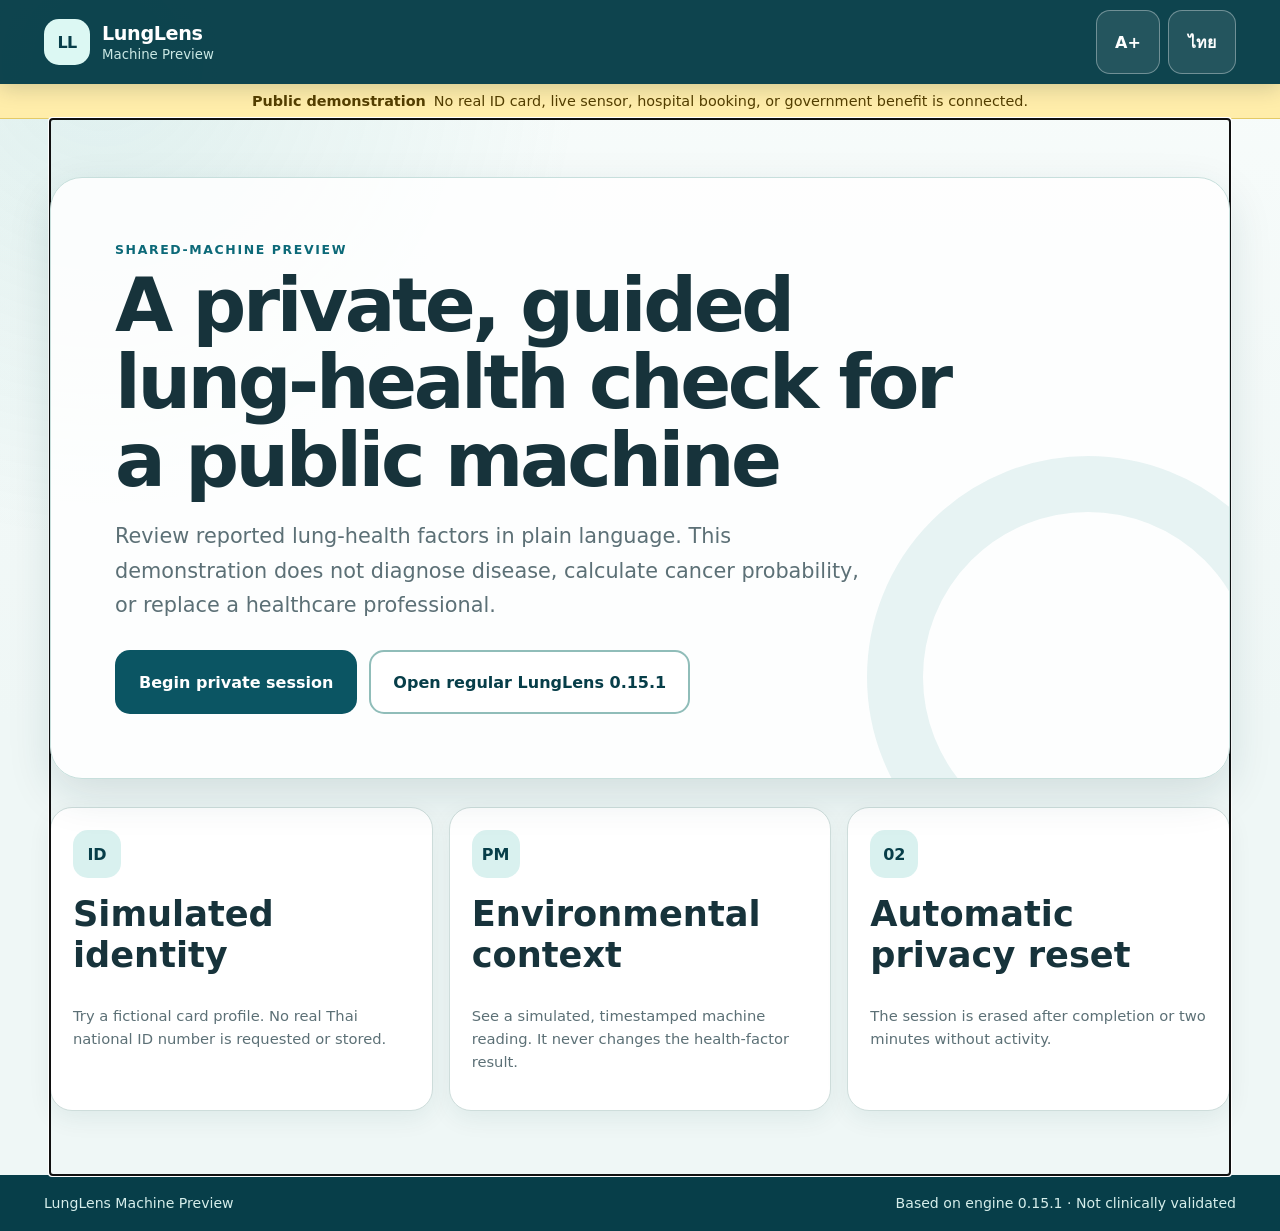
==== machinever/index.html @ 68715c85 "Add LungLens machine preview" ====
<!doctype html>
<html lang="en">
<head>
  <meta charset="utf-8">
  <meta name="viewport" content="width=device-width, initial-scale=1, viewport-fit=cover">
  <meta name="theme-color" content="#0b5563">
  <meta name="robots" content="noindex, nofollow">
  <meta name="description" content="A bilingual demonstration of a shared-machine LungLens journey. No real identity, hospital booking, or government benefit is connected.">
  <title>LungLens Machine Preview</title>
  <link rel="stylesheet" href="styles.css?v=0.1.0">
</head>
<body>
  <a class="skip-link" href="#machine-main">Skip to main content</a>

  <header class="machine-header">
    <a class="brand" href="#welcome" aria-label="LungLens Machine Preview home">
      <span class="brand-mark" aria-hidden="true">LL</span>
      <span>
        <strong>LungLens</strong>
        <small id="brand-subtitle">Machine Preview</small>
      </span>
    </a>
    <div class="header-actions">
      <button id="text-toggle" class="header-button" type="button" aria-pressed="false">A+</button>
      <button id="language-toggle" class="header-button language-button" type="button" aria-label="เปลี่ยนเป็นภาษาไทย">ไทย</button>
    </div>
  </header>

  <div id="prototype-strip" class="prototype-strip" role="status">
    <strong>Public demonstration</strong>
    <span>No real ID card, live sensor, hospital booking, or government benefit is connected.</span>
  </div>

  <main id="machine-main" tabindex="-1"></main>

  <footer class="machine-footer">
    <span>LungLens Machine Preview</span>
    <span>Based on engine 0.15.1 · Not clinically validated</span>
  </footer>

  <div id="toast" class="toast" role="status" aria-live="polite" hidden></div>

  <div id="timeout-modal" class="modal-backdrop" hidden>
    <section class="timeout-dialog" role="alertdialog" aria-modal="true" aria-labelledby="timeout-title" aria-describedby="timeout-description">
      <div class="timer-ring" aria-hidden="true"><span id="timeout-seconds">30</span></div>
      <h2 id="timeout-title">Still using this machine?</h2>
      <p id="timeout-description">For privacy, this session will be erased from this shared machine unless you continue.</p>
      <button id="continue-session" class="button primary wide" type="button">Continue session</button>
      <button id="end-session-now" class="button quiet wide" type="button">Erase now</button>
    </section>
  </div>

  <script defer src="../js/data.js?v=0.15.1"></script>
  <script defer src="../js/engine.js?v=0.15.1"></script>
  <script defer src="../js/validation.js?v=0.15.1"></script>
  <script defer src="../js/i18n.js?v=0.15.1"></script>
  <script defer src="model.js?v=0.1.0"></script>
  <script defer src="app.js?v=0.1.0"></script>
</body>
</html>
---- machinever/styles.css ----
:root {
  --ink: #17333b;
  --muted: #5c7076;
  --paper: #ffffff;
  --canvas: #eff7f6;
  --teal-900: #073e49;
  --teal-800: #0b5563;
  --teal-700: #0c6978;
  --teal-100: #d9f1ef;
  --teal-050: #edf9f7;
  --green: #187a50;
  --green-bg: #e5f6ec;
  --yellow: #8a6400;
  --yellow-bg: #fff5cf;
  --review-red: #a93b38;
  --review-bg: #fdebea;
  --emergency: #711c23;
  --emergency-dark: #2d1013;
  --border: #cedddb;
  --shadow: 0 16px 44px rgba(13, 64, 72, 0.13);
  --radius: 22px;
  --tap: 54px;
  font-family: Inter, "Noto Sans Thai", "Leelawadee UI", Tahoma, system-ui, sans-serif;
  color: var(--ink);
  background: var(--canvas);
}

* { box-sizing: border-box; }

html { min-height: 100%; scroll-behavior: smooth; }

body {
  min-height: 100vh;
  margin: 0;
  background:
    radial-gradient(circle at 8% 5%, rgba(42, 158, 151, .12), transparent 30rem),
    linear-gradient(180deg, #f8fcfb 0, var(--canvas) 45rem);
}

button, input, select, textarea { font: inherit; }
button, label, select, input { touch-action: manipulation; }

button:focus-visible,
input:focus-visible,
select:focus-visible,
textarea:focus-visible,
a:focus-visible {
  outline: 4px solid #ffca46;
  outline-offset: 3px;
}

.visually-hidden {
  position: absolute !important;
  width: 1px !important;
  height: 1px !important;
  padding: 0 !important;
  margin: -1px !important;
  overflow: hidden !important;
  clip: rect(0, 0, 0, 0) !important;
  white-space: nowrap !important;
  border: 0 !important;
}

.skip-link {
  position: fixed;
  z-index: 100;
  top: 8px;
  left: 8px;
  transform: translateY(-140%);
  padding: 12px 18px;
  border-radius: 12px;
  color: #fff;
  background: var(--teal-900);
}
.skip-link:focus { transform: none; }

.machine-header {
  position: sticky;
  z-index: 20;
  top: 0;
  display: flex;
  align-items: center;
  justify-content: space-between;
  min-height: 76px;
  padding: 10px clamp(16px, 4vw, 44px);
  color: #fff;
  background: rgba(7, 62, 73, .97);
  box-shadow: 0 4px 20px rgba(3, 36, 42, .18);
}

.brand {
  display: flex;
  align-items: center;
  gap: 12px;
  color: inherit;
  text-decoration: none;
}

.brand-mark {
  display: grid;
  place-items: center;
  width: 46px;
  height: 46px;
  border-radius: 15px;
  color: var(--teal-900);
  background: #dcf8f3;
  font-weight: 900;
  letter-spacing: -.05em;
}

.brand strong,
.brand small { display: block; }
.brand strong { font-size: 1.2rem; letter-spacing: -.02em; }
.brand small { margin-top: 2px; color: #c9e8e4; }

.header-actions { display: flex; gap: 8px; }
.header-button {
  min-width: var(--tap);
  min-height: var(--tap);
  padding: 8px 14px;
  border: 1px solid rgba(255,255,255,.35);
  border-radius: 14px;
  color: #fff;
  background: rgba(255,255,255,.09);
  font-weight: 800;
  cursor: pointer;
}
.language-button { min-width: 68px; }

.prototype-strip {
  display: flex;
  justify-content: center;
  gap: 8px;
  padding: 9px 16px;
  color: #543f00;
  background: #ffedaa;
  border-bottom: 1px solid #e4ca66;
  text-align: center;
  font-size: .9rem;
}

#machine-main {
  width: min(1040px, calc(100% - 28px));
  min-height: calc(100vh - 190px);
  margin: 0 auto;
  padding: clamp(24px, 5vw, 58px) 0 64px;
}

.machine-footer {
  display: flex;
  justify-content: space-between;
  gap: 12px;
  padding: 20px clamp(16px, 4vw, 44px);
  color: #d6eeeb;
  background: var(--teal-900);
  font-size: .88rem;
}

.route-shell { animation: route-in .22s ease-out; }
@keyframes route-in {
  from { opacity: .25; transform: translateY(8px); }
}

.eyebrow {
  margin: 0 0 10px;
  color: var(--teal-700);
  font-size: .78rem;
  font-weight: 900;
  letter-spacing: .13em;
  text-transform: uppercase;
}

h1, h2, h3, p { overflow-wrap: anywhere; }
h1 {
  margin: 0;
  max-width: 850px;
  font-size: clamp(2.05rem, 6vw, 4.7rem);
  line-height: 1.03;
  letter-spacing: -.045em;
}
h2 { margin-top: 0; font-size: clamp(1.5rem, 3vw, 2.2rem); line-height: 1.16; }
h3 { margin: 0 0 8px; font-size: 1.13rem; }
.lede {
  max-width: 760px;
  margin: 20px 0 0;
  color: var(--muted);
  font-size: clamp(1.05rem, 2.1vw, 1.3rem);
  line-height: 1.65;
}
.small { color: var(--muted); font-size: .92rem; line-height: 1.55; }
.micro { color: var(--muted); font-size: .82rem; }
.center { text-align: center; }

.hero {
  position: relative;
  overflow: hidden;
  padding: clamp(26px, 5vw, 64px);
  border: 1px solid #c7dfdc;
  border-radius: 32px;
  background: rgba(255,255,255,.86);
  box-shadow: var(--shadow);
}
.hero::after {
  position: absolute;
  right: -80px;
  bottom: -120px;
  width: 330px;
  height: 330px;
  border: 56px solid rgba(18, 133, 131, .09);
  border-radius: 50%;
  content: "";
}
.hero > * { position: relative; z-index: 1; }

.hero-actions,
.button-row {
  display: flex;
  flex-wrap: wrap;
  gap: 12px;
  margin-top: 28px;
}

.button {
  display: inline-flex;
  align-items: center;
  justify-content: center;
  min-height: var(--tap);
  padding: 13px 22px;
  border: 2px solid transparent;
  border-radius: 15px;
  font-weight: 850;
  line-height: 1.2;
  text-decoration: none;
  cursor: pointer;
}
.button.primary { color: #fff; background: var(--teal-800); }
.button.primary:hover { background: var(--teal-900); }
.button.secondary { color: var(--teal-900); border-color: #90bdb9; background: #fff; }
.button.danger { color: #fff; background: var(--review-red); }
.button.emergency-call { color: var(--emergency-dark); background: #fff; }
.button.quiet { color: var(--ink); background: transparent; border-color: var(--border); }
.button.wide { width: 100%; }
.button[disabled] { opacity: .48; cursor: not-allowed; }

.feature-grid,
.choice-grid,
.identity-grid,
.facility-grid,
.summary-grid {
  display: grid;
  grid-template-columns: repeat(3, minmax(0, 1fr));
  gap: 16px;
  margin-top: 28px;
}

.card {
  padding: 22px;
  border: 1px solid var(--border);
  border-radius: var(--radius);
  background: var(--paper);
  box-shadow: 0 8px 24px rgba(13, 64, 72, .07);
}

.feature-card .icon,
.choice-card .icon {
  display: grid;
  place-items: center;
  width: 48px;
  height: 48px;
  margin-bottom: 16px;
  border-radius: 15px;
  color: var(--teal-900);
  background: var(--teal-100);
  font-weight: 900;
}

.choice-card {
  position: relative;
  width: 100%;
  text-align: left;
  color: inherit;
  cursor: pointer;
}
button.choice-card:hover,
button.choice-card.selected {
  border-color: var(--teal-700);
  box-shadow: 0 0 0 3px rgba(12,105,120,.12), var(--shadow);
}

.notice {
  margin: 22px 0;
  padding: 18px 20px;
  border-left: 5px solid var(--teal-700);
  border-radius: 12px;
  background: var(--teal-050);
  line-height: 1.55;
}
.notice.warning { border-color: var(--yellow); background: var(--yellow-bg); }
.notice.danger { border-color: var(--review-red); background: var(--review-bg); }
.notice strong { display: block; margin-bottom: 4px; }

.step-header {
  display: grid;
  grid-template-columns: 1fr auto;
  align-items: end;
  gap: 20px;
  margin-bottom: 18px;
}
.progress-label { color: var(--muted); font-weight: 750; }
.progress-track {
  grid-column: 1 / -1;
  overflow: hidden;
  height: 10px;
  border-radius: 10px;
  background: #d7e6e4;
}
.progress-fill { height: 100%; border-radius: inherit; background: var(--teal-700); transition: width .25s; }

.question-card {
  max-width: 860px;
  margin: 0 auto;
  padding: clamp(22px, 5vw, 46px);
  border: 1px solid var(--border);
  border-radius: 28px;
  background: #fff;
  box-shadow: var(--shadow);
}
.question-card h1 { font-size: clamp(1.75rem, 4vw, 3rem); }
.question-note { margin: 12px 0 22px; color: var(--muted); line-height: 1.55; }

.options {
  display: grid;
  grid-template-columns: repeat(2, minmax(0, 1fr));
  gap: 12px;
  margin-top: 22px;
}
.option {
  position: relative;
  display: flex;
  align-items: center;
  gap: 12px;
  min-height: 62px;
  padding: 14px 16px;
  border: 2px solid var(--border);
  border-radius: 15px;
  background: #fff;
  cursor: pointer;
}
.option:has(input:checked) {
  border-color: var(--teal-700);
  background: var(--teal-050);
  box-shadow: 0 0 0 2px rgba(12,105,120,.11);
}
.option input { width: 22px; height: 22px; flex: 0 0 auto; accent-color: var(--teal-700); }

.field-grid { display: grid; grid-template-columns: repeat(2, minmax(0,1fr)); gap: 16px; margin-top: 22px; }
.field { display: grid; gap: 8px; }
.field label, .field legend { font-weight: 800; }
.field input,
.field select,
.field textarea {
  width: 100%;
  min-height: var(--tap);
  padding: 12px 14px;
  border: 2px solid var(--border);
  border-radius: 13px;
  color: var(--ink);
  background: #fff;
}
.field textarea { min-height: 110px; resize: vertical; }
fieldset.field { min-width: 0; padding: 0; border: 0; }
.field-help { color: var(--muted); font-size: .88rem; }
.field-error { margin: 14px 0 0; color: #8d2228; font-weight: 800; }

.consent-list { display: grid; gap: 13px; margin: 24px 0; }
.consent-item {
  display: flex;
  gap: 13px;
  align-items: flex-start;
  padding: 16px;
  border: 1px solid var(--border);
  border-radius: 14px;
  background: #fff;
  line-height: 1.5;
}
.consent-item input { width: 23px; height: 23px; flex: 0 0 auto; margin-top: 2px; accent-color: var(--teal-700); }

.sensor-panel {
  margin-top: 18px;
  padding: 18px;
  border-radius: 18px;
  color: #e9fffb;
  background: var(--teal-900);
}
.sensor-header { display: flex; justify-content: space-between; gap: 14px; }
.sensor-values { display: grid; grid-template-columns: repeat(4, 1fr); gap: 8px; margin-top: 16px; }
.sensor-value { padding: 13px; border-radius: 12px; background: rgba(255,255,255,.1); }
.sensor-value strong { display: block; font-size: 1.45rem; }

.result-card {
  overflow: hidden;
  border: 2px solid;
  border-radius: 28px;
  background: #fff;
  box-shadow: var(--shadow);
}
.result-head { padding: clamp(24px, 5vw, 48px); }
.result-green { border-color: var(--green); }
.result-green .result-head { background: var(--green-bg); }
.result-yellow { border-color: #d2a119; }
.result-yellow .result-head { background: var(--yellow-bg); }
.result-red { border-color: var(--review-red); }
.result-red .result-head { background: var(--review-bg); }
.result-label { display: inline-flex; padding: 7px 12px; border-radius: 999px; background: rgba(255,255,255,.74); font-weight: 900; }
.result-head h1 { margin-top: 14px; font-size: clamp(2rem, 5vw, 4rem); }
.result-body { padding: clamp(24px, 5vw, 44px); }

.factor-list { display: grid; gap: 12px; padding: 0; list-style: none; }
.factor-item { padding: 17px; border: 1px solid var(--border); border-radius: 14px; }
.factor-item strong { display: block; margin-bottom: 5px; }

.emergency-screen {
  overflow: hidden;
  border-radius: 30px;
  color: #fff;
  background: linear-gradient(145deg, var(--emergency-dark), var(--emergency));
  box-shadow: 0 20px 56px rgba(65, 5, 12, .3);
}
.emergency-inner { max-width: 790px; padding: clamp(28px, 6vw, 64px); }
.emergency-badge { display: inline-flex; padding: 8px 13px; border-radius: 999px; color: var(--emergency-dark); background: #fff; font-weight: 950; }
.emergency-screen h1 { margin-top: 18px; }
.emergency-screen .lede { color: #ffe4e6; }

.facility-card { display: flex; flex-direction: column; }
.facility-card .button { margin-top: auto; }
.facility-meta { margin: 6px 0 18px; color: var(--muted); }

.draft-warning {
  padding: 18px;
  border: 3px solid var(--review-red);
  border-radius: 16px;
  color: #6f1e24;
  background: #fff4f4;
  font-weight: 900;
  text-align: center;
}

.review-list { display: grid; gap: 0; margin: 22px 0; border: 1px solid var(--border); border-radius: 16px; }
.review-row { display: grid; grid-template-columns: minmax(150px, .7fr) 1.5fr; gap: 16px; padding: 14px 16px; border-bottom: 1px solid var(--border); }
.review-row:last-child { border-bottom: 0; }
.review-row dt { color: var(--muted); font-weight: 800; }
.review-row dd { margin: 0; }

.toast {
  position: fixed;
  z-index: 60;
  right: 20px;
  bottom: 20px;
  max-width: min(420px, calc(100vw - 40px));
  padding: 14px 18px;
  border-radius: 14px;
  color: #fff;
  background: var(--teal-900);
  box-shadow: var(--shadow);
  font-weight: 750;
}

.modal-backdrop {
  position: fixed;
  z-index: 80;
  inset: 0;
  display: grid;
  place-items: center;
  padding: 18px;
  background: rgba(5, 32, 37, .78);
}
.modal-backdrop[hidden] { display: none; }
.timeout-dialog {
  width: min(470px, 100%);
  padding: 30px;
  border-radius: 24px;
  background: #fff;
  text-align: center;
  box-shadow: var(--shadow);
}
.timer-ring {
  display: grid;
  place-items: center;
  width: 86px;
  height: 86px;
  margin: 0 auto 18px;
  border: 8px solid #ffd761;
  border-radius: 50%;
  color: var(--emergency);
  font-size: 1.75rem;
  font-weight: 950;
}

body.large-text { font-size: 118%; --tap: 62px; }
body.large-text #machine-main { width: min(1120px, calc(100% - 24px)); }

@media (max-width: 760px) {
  .prototype-strip { display: block; }
  .prototype-strip strong { display: block; }
  #machine-main { width: min(100% - 20px, 650px); padding-top: 22px; }
  .machine-header { min-height: 68px; padding-inline: 12px; }
  .brand-mark { width: 42px; height: 42px; }
  .brand small { font-size: .7rem; }
  .feature-grid,
  .choice-grid,
  .identity-grid,
  .facility-grid,
  .summary-grid,
  .options,
  .field-grid { grid-template-columns: 1fr; }
  .sensor-values { grid-template-columns: repeat(2, 1fr); }
  .machine-footer { display: grid; text-align: center; }
  .hero-actions .button,
  .button-row .button { flex: 1 1 100%; }
  .review-row { grid-template-columns: 1fr; gap: 5px; }
}

@media (min-width: 1200px) and (min-height: 760px) {
  :root { --tap: 64px; }
  #machine-main { width: min(1180px, calc(100% - 64px)); }
  .question-card { max-width: 1000px; }
  .option { min-height: 76px; font-size: 1.08rem; }
}

@media print {
  @page { margin: 16mm; }
  body { background: #fff; }
  .machine-header,
  .prototype-strip,
  .machine-footer,
  .button-row,
  .no-print,
  .toast { display: none !important; }
  #machine-main { width: 100%; margin: 0; padding: 0; }
  .card, .result-card { box-shadow: none; break-inside: avoid; }
  .print-page-warning { padding-top: 92px; }
  .print-page-warning > .draft-warning {
    position: fixed;
    z-index: 10;
    top: 0;
    right: 0;
    left: 0;
    display: block;
    min-height: 64px;
    margin: 0;
    background: #fff;
  }
}

@media (prefers-reduced-motion: reduce) {
  *, *::before, *::after { scroll-behavior: auto !important; animation: none !important; transition: none !important; }
}
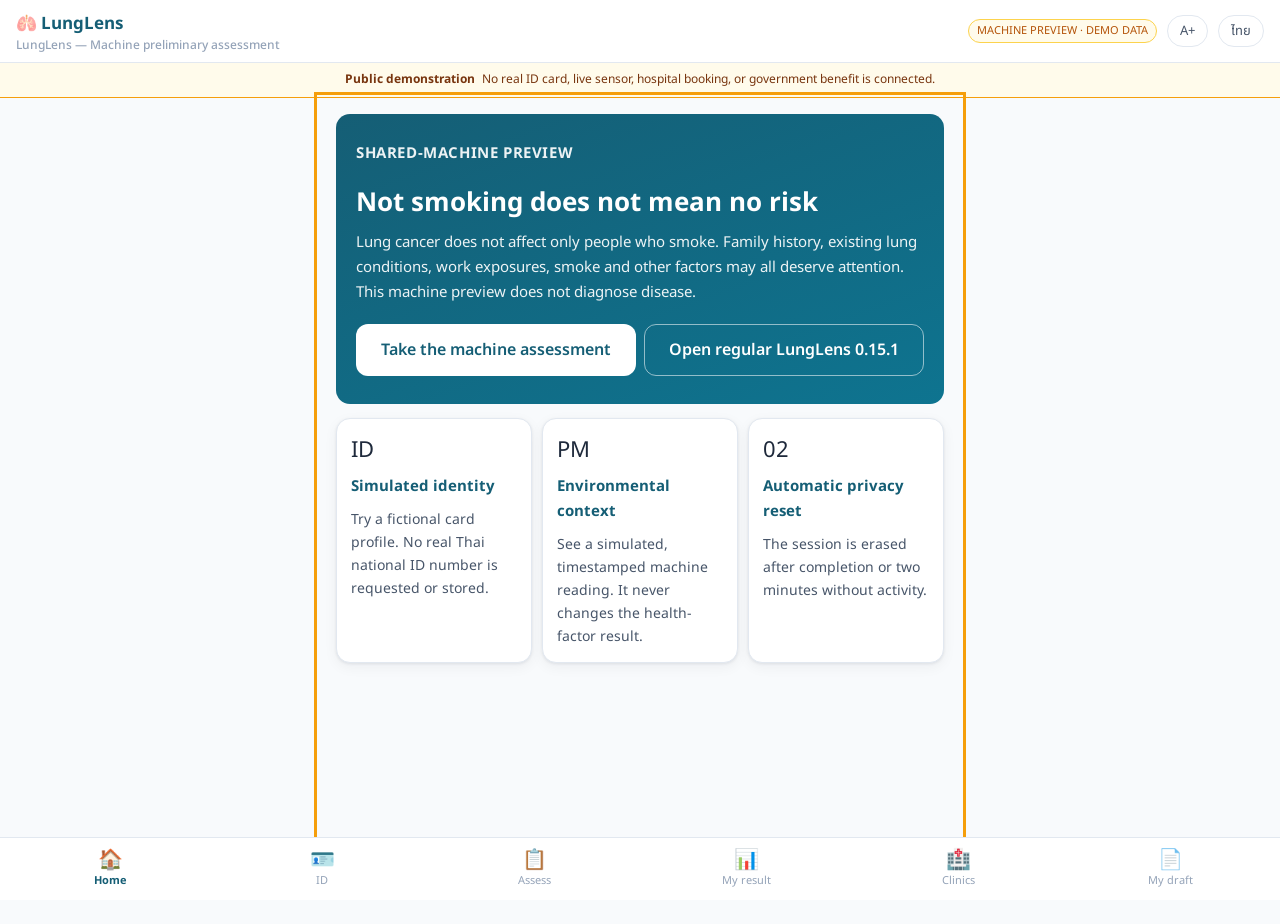
==== commit f511d723: "Match machine preview to LungLens interface" ====
--- a/machinever/index.html
+++ b/machinever/index.html
@@ -7,36 +7,40 @@
   <meta name="robots" content="noindex, nofollow">
   <meta name="description" content="A bilingual demonstration of a shared-machine LungLens journey. No real identity, hospital booking, or government benefit is connected.">
   <title>LungLens Machine Preview</title>
+  <link rel="preconnect" href="https://fonts.googleapis.com">
+  <link href="https://fonts.googleapis.com/css2?family=Noto+Sans+Thai:wght@400;500;600;700&display=swap" rel="stylesheet">
+  <link rel="stylesheet" href="../css/styles.css?v=0.15.1">
   <link rel="stylesheet" href="styles.css?v=0.1.0">
 </head>
 <body>
   <a class="skip-link" href="#machine-main">Skip to main content</a>
 
-  <header class="machine-header">
-    <a class="brand" href="#welcome" aria-label="LungLens Machine Preview home">
-      <span class="brand-mark" aria-hidden="true">LL</span>
-      <span>
-        <strong>LungLens</strong>
-        <small id="brand-subtitle">Machine Preview</small>
-      </span>
+  <header class="app">
+    <a class="logo machine-logo" href="#welcome" aria-label="LungLens Machine Preview home">
+      🫁 LungLens
+      <small id="brand-subtitle">LungLens — Machine preliminary assessment</small>
     </a>
-    <div class="header-actions">
-      <button id="text-toggle" class="header-button" type="button" aria-pressed="false">A+</button>
-      <button id="language-toggle" class="header-button language-button" type="button" aria-label="เปลี่ยนเป็นภาษาไทย">ไทย</button>
-    </div>
+    <div class="spacer"></div>
+    <span id="machine-demo-badge" class="demo-badge">MACHINE PREVIEW · DEMO DATA</span>
+    <button id="text-toggle" class="lang-btn" type="button" aria-pressed="false" aria-label="Change text size">A+</button>
+    <button id="language-toggle" class="lang-btn" type="button" aria-label="เปลี่ยนเป็นภาษาไทย">ไทย</button>
   </header>
 
-  <div id="prototype-strip" class="prototype-strip" role="status">
+  <div id="prototype-strip" class="connection-status machine-status" role="status">
     <strong>Public demonstration</strong>
     <span>No real ID card, live sensor, hospital booking, or government benefit is connected.</span>
   </div>
 
   <main id="machine-main" tabindex="-1"></main>
 
-  <footer class="machine-footer">
-    <span>LungLens Machine Preview</span>
-    <span>Based on engine 0.15.1 · Not clinically validated</span>
-  </footer>
+  <nav class="bottom" aria-label="Machine preview navigation">
+    <a href="#welcome" data-nav="welcome"><span class="ic">🏠</span><span data-nav-label="home">Home</span></a>
+    <a href="#identity" data-nav="identity"><span class="ic">🪪</span><span data-nav-label="identity">ID</span></a>
+    <a href="#assessment" data-nav="assessment"><span class="ic">📋</span><span data-nav-label="assess">Assess</span></a>
+    <a href="#result" data-nav="result"><span class="ic">📊</span><span data-nav-label="result">My result</span></a>
+    <a href="#facilities" data-nav="facilities"><span class="ic">🏥</span><span data-nav-label="clinics">Clinics</span></a>
+    <a href="#draft" data-nav="draft"><span class="ic">📄</span><span data-nav-label="draft">My draft</span></a>
+  </nav>
 
   <div id="toast" class="toast" role="status" aria-live="polite" hidden></div>
 
--- a/css/styles.css
+++ b/css/styles.css
@@ -0,0 +1,495 @@
+/* LungLens / รู้ทันปอด — prototype styles (mobile-first) */
+:root {
+  --brand: #0e7490;          /* teal — trust */
+  --brand-deep: #155e75;
+  --brand-soft: #ecfeff;
+  --ok: #15803d;             /* soft green — completed */
+  --ok-soft: #f0fdf4;
+  --warn: #b45309;           /* amber — attention */
+  --warn-soft: #fffbeb;
+  --urgent: #b91c1c;         /* red — urgent symptom pathway ONLY */
+  --urgent-soft: #fef2f2;
+  --ink: #1e293b;
+  --ink-2: #475569;
+  --ink-3: #94a3b8;
+  --bg: #f8fafc;
+  --card: #ffffff;
+  --line: #e2e8f0;
+  --radius: 14px;
+  --shadow: 0 1px 3px rgba(15,23,42,.08), 0 4px 14px rgba(15,23,42,.05);
+  --font: "Noto Sans Thai", "IBM Plex Sans Thai", "Leelawadee UI", "Segoe UI", system-ui, sans-serif;
+}
+* { box-sizing: border-box; margin: 0; padding: 0; }
+html { -webkit-text-size-adjust: 100%; }
+body {
+  font-family: var(--font);
+  background: var(--bg); color: var(--ink);
+  font-size: 16px; line-height: 1.65;
+  padding-bottom: 76px; /* bottom nav */
+}
+.skip-link {
+  position: fixed; left: 12px; top: 8px; z-index: 200;
+  transform: translateY(-150%);
+  background: var(--ink); color: #fff; border-radius: 8px;
+  padding: 10px 14px; font-weight: 700; text-decoration: none;
+}
+.skip-link:focus { transform: translateY(0); }
+:focus-visible { outline: 3px solid #f59e0b; outline-offset: 3px; }
+#view:focus { outline: none; }
+@media (prefers-reduced-motion: reduce) {
+  *, *::before, *::after { animation: none !important; transition: none !important; }
+}
+
+/* ---------- big-text mode (ก+) — easy reading for all ages ---------- */
+body.big { font-size: 19px; }
+body.big .btn { font-size: 19px; min-height: 58px; }
+body.big .btn-sm { font-size: 17px; min-height: 48px; }
+body.big .opt { font-size: 18px; min-height: 58px; padding: 15px 16px; }
+body.big .q-title { font-size: 23px; }
+body.big .card h2 { font-size: 22px; }
+body.big .hero h1 { font-size: 30px; }
+body.big .hero p, body.big .muted { font-size: 17px; }
+body.big .q-note, body.big .tiny { font-size: 15px; }
+body.big .factor h4 { font-size: 18px; }
+body.big .fac h4 { font-size: 18px; }
+body.big nav.bottom a { font-size: 13px; }
+body.big nav.bottom a .ic { font-size: 24px; }
+body.big .field input, body.big .field select, body.big .field textarea { font-size: 18px; min-height: 52px; }
+body.big .progress-txt { font-size: 15px; }
+body.big .chip { font-size: 14px; padding: 4px 12px; }
+
+/* ---------- header ---------- */
+header.app {
+  position: sticky; top: 0; z-index: 30;
+  background: var(--card); border-bottom: 1px solid var(--line);
+  display: flex; align-items: center; gap: 10px;
+  padding: 10px 16px;
+}
+header.app .logo { font-weight: 700; color: var(--brand-deep); font-size: 17px; }
+header.app .logo small { font-weight: 500; color: var(--ink-3); font-size: 12px; display: block; line-height: 1.2; }
+header.app .spacer { flex: 1; }
+.lang-btn, .icon-btn {
+  border: 1px solid var(--line); background: var(--card); color: var(--ink-2);
+  border-radius: 999px; padding: 5px 12px; font-size: 13px; font-family: var(--font);
+  cursor: pointer; min-height: 32px;
+}
+.demo-badge {
+  background: var(--warn-soft); color: var(--warn); border: 1px solid #fcd34d;
+  font-size: 11px; padding: 2px 8px; border-radius: 999px; white-space: nowrap;
+}
+@media (max-width: 420px) {
+  header.app {
+    display: grid; grid-template-columns: minmax(0, 1fr) auto auto;
+    gap: 4px 6px; padding: 8px 12px;
+  }
+  header.app .logo { grid-column: 1; grid-row: 1 / span 2; align-self: center; min-width: 0; }
+  header.app .logo small { display: none; }
+  header.app .spacer { display: none; }
+  header.app .demo-badge { grid-column: 2 / 4; grid-row: 2; justify-self: end; font-size: 9px; }
+  header.app #sizeBtn { grid-column: 2; grid-row: 1; }
+  header.app #langBtn { grid-column: 3; grid-row: 1; }
+}
+.connection-status {
+  align-items: center; background: var(--warn-soft); border-bottom: 1px solid #f59e0b;
+  color: #78350f; display: flex; gap: 12px; justify-content: space-between;
+  margin: 0 auto; max-width: 100%; padding: 9px 16px;
+}
+.connection-status[hidden] { display: none; }
+.connection-status div { display: flex; flex-direction: column; min-width: 0; }
+.connection-status span { font-size: 13px; }
+.connection-status .btn { flex: 0 0 auto; width: auto; }
+@media (max-width: 480px) {
+  .connection-status { align-items: stretch; flex-direction: column; }
+  .connection-status .btn { width: 100%; }
+}
+
+/* ---------- layout ---------- */
+main { max-width: 640px; margin: 0 auto; padding: 16px; }
+.card {
+  background: var(--card); border: 1px solid var(--line); border-radius: var(--radius);
+  box-shadow: var(--shadow); padding: 18px; margin-bottom: 14px;
+}
+.card h2 { font-size: 19px; margin-bottom: 8px; color: var(--brand-deep); }
+.card h3 { font-size: 16px; margin: 12px 0 6px; }
+.muted { color: var(--ink-2); font-size: 14px; }
+.tiny { color: var(--ink-3); font-size: 12px; }
+.center { text-align: center; }
+.mt { margin-top: 12px; }
+.row { display: flex; gap: 10px; flex-wrap: wrap; }
+.row > * { flex: 1; min-width: 130px; }
+
+/* ---------- buttons ---------- */
+.btn {
+  display: inline-flex; align-items: center; justify-content: center; gap: 8px;
+  width: 100%; min-height: 48px; padding: 12px 18px;
+  border-radius: 12px; border: 1px solid transparent;
+  font-family: var(--font); font-size: 16px; font-weight: 600; cursor: pointer;
+  text-decoration: none; text-align: center; color: var(--ink);
+  transition: filter .15s;
+}
+.btn:active { filter: brightness(.95); }
+.btn-primary { background: var(--brand); color: #fff; }
+.btn-secondary { background: var(--brand-soft); color: var(--brand-deep); border-color: #a5f3fc; }
+.btn-ghost { background: transparent; border-color: var(--line); color: var(--ink-2); }
+.btn-urgent { background: var(--urgent); color: #fff; }
+.btn-sm { min-height: 38px; padding: 7px 14px; font-size: 14px; width: auto; }
+.btn[disabled] { opacity: .5; cursor: not-allowed; }
+
+/* ---------- landing ---------- */
+.hero {
+  background: linear-gradient(160deg, var(--brand-deep), var(--brand));
+  color: #fff; border-radius: var(--radius); padding: 28px 20px; margin-bottom: 14px;
+}
+.hero h1 { font-size: 26px; line-height: 1.4; margin-bottom: 10px; }
+.hero p { font-size: 15px; opacity: .92; margin-bottom: 18px; }
+.hero .btn-primary { background: #fff; color: var(--brand-deep); }
+.hero .btn-ghost { border-color: rgba(255,255,255,.5); color: #fff; margin-top: 8px; }
+.benefits { display: grid; grid-template-columns: 1fr; gap: 10px; }
+@media (min-width: 480px) { .benefits { grid-template-columns: repeat(3, 1fr); } }
+.benefit { background: var(--card); border: 1px solid var(--line); border-radius: 12px; padding: 14px; font-size: 14px; }
+.benefit .em { font-size: 22px; display: block; margin-bottom: 6px; }
+.storyboard-trigger {
+  align-items: center; aspect-ratio: 16 / 9; background: var(--ink); border: 0;
+  border-radius: 10px; color: #fff; cursor: pointer; display: flex;
+  justify-content: center; width: 100%;
+}
+.storyboard-trigger span { font-size: 40px; }
+.edu-article-card { color: inherit; display: block; text-decoration: none; }
+.edu-article-card:hover { border-color: var(--brand); }
+.disclaimer {
+  background: var(--warn-soft); border: 1px solid #fde68a; border-radius: 12px;
+  padding: 12px 14px; font-size: 13px; color: #78350f; margin-top: 14px;
+}
+
+/* ---------- assessment ---------- */
+.progress-wrap { margin-bottom: 14px; }
+.progress-txt { font-size: 13px; color: var(--ink-2); margin-bottom: 6px; display: flex; justify-content: space-between; }
+.progress-remaining { color: var(--ink-3); font-size: 12px; margin-bottom: 5px; }
+.progress-bar { height: 8px; background: var(--line); border-radius: 999px; overflow: hidden; }
+.progress-bar > div { height: 100%; background: var(--brand); border-radius: 999px; transition: width .25s; }
+.section-tag { display: inline-block; background: var(--brand-soft); color: var(--brand-deep); font-size: 12px; padding: 2px 10px; border-radius: 999px; margin-bottom: 8px; }
+.q-title { font-size: 19px; font-weight: 700; margin-bottom: 6px; }
+.q-note { font-size: 13px; color: var(--ink-2); background: var(--bg); border-radius: 10px; padding: 8px 12px; margin-bottom: 10px; }
+.opts { display: flex; flex-direction: column; gap: 8px; margin-top: 10px; }
+.opt {
+  display: flex; align-items: center; gap: 10px;
+  border: 1.5px solid var(--line); border-radius: 12px; background: var(--card);
+  padding: 12px 14px; font-size: 15px; cursor: pointer; min-height: 48px;
+  font-family: var(--font); text-align: left; width: 100%;
+}
+.opt.sel { border-color: var(--brand); background: var(--brand-soft); font-weight: 600; }
+.opt input { accent-color: var(--brand); width: 18px; height: 18px; flex: none; }
+.why-btn { background: none; border: none; color: var(--brand); font-size: 13px; font-family: var(--font); cursor: pointer; padding: 6px 0; text-decoration: underline; }
+.field { margin-bottom: 12px; }
+.field label { display: block; font-size: 14px; font-weight: 600; margin-bottom: 6px; }
+.field input[type=number], .field input[type=text], .field select, .field textarea {
+  width: 100%; min-height: 46px; padding: 10px 12px; font-size: 16px; font-family: var(--font);
+  border: 1.5px solid var(--line); border-radius: 10px; background: var(--card); color: var(--ink);
+}
+.assess-nav { display: flex; gap: 10px; margin-top: 16px; }
+.assess-nav .btn { flex: 1; }
+.review-list { display: flex; flex-direction: column; gap: 10px; margin-bottom: 14px; }
+.review-item {
+  display: flex; align-items: flex-start; gap: 14px; justify-content: space-between;
+  background: var(--card); border: 1px solid var(--line); border-radius: 12px;
+  padding: 14px; box-shadow: var(--shadow);
+}
+.review-item > div { min-width: 0; }
+.review-item h3 { color: var(--brand-deep); font-size: 15px; margin-bottom: 4px; }
+.review-item p { color: var(--ink-2); font-size: 14px; overflow-wrap: anywhere; }
+.review-item .btn { flex: 0 0 auto; }
+@media (max-width: 390px) {
+  .review-item { flex-direction: column; }
+  .review-item .btn { width: 100%; }
+}
+
+/* ---------- result bands ---------- */
+.band { border-radius: var(--radius); padding: 18px; margin-bottom: 14px; border: 1px solid; }
+.band h2 { font-size: 19px; margin-bottom: 6px; }
+.band-green  { background: var(--ok-soft); border-color: #bbf7d0; color: #14532d; }
+.band-amber  { background: var(--warn-soft); border-color: #fde68a; color: #78350f; }
+.band-blue   { background: var(--brand-soft); border-color: #a5f3fc; color: var(--brand-deep); }
+.band-gray   { background: var(--bg); border-color: var(--line); color: var(--ink-2); }
+.band-urgent { background: var(--urgent-soft); border-color: #fecaca; color: #7f1d1d; }
+.factor {
+  border: 1px solid var(--line); border-left: 4px solid var(--warn); border-radius: 10px;
+  padding: 12px 14px; margin-bottom: 10px; background: var(--card);
+  display: block; width: 100%; text-align: left; color: inherit;
+  font: inherit; cursor: pointer;
+}
+.factor h4 { font-size: 15px; margin-bottom: 4px; }
+.factor .ev { display: inline-block; font-size: 11px; background: var(--bg); border: 1px solid var(--line); color: var(--ink-2); border-radius: 999px; padding: 1px 8px; margin-top: 6px; }
+
+/* ---------- lists / facility ---------- */
+.fac { border: 1px solid var(--line); border-radius: 12px; padding: 14px; margin-bottom: 10px; background: var(--card); }
+.fac h4 { font-size: 15px; color: var(--brand-deep); }
+.chips { display: flex; flex-wrap: wrap; gap: 6px; margin: 8px 0; }
+.chip { font-size: 12px; background: var(--bg); border: 1px solid var(--line); border-radius: 999px; padding: 2px 10px; color: var(--ink-2); }
+.chip.on { background: var(--brand-soft); border-color: var(--brand); color: var(--brand-deep); }
+
+/* ---------- education ---------- */
+.edu-grid { display: grid; grid-template-columns: 1fr 1fr; gap: 10px; }
+.edu-cat { border: 1px solid var(--line); border-radius: 12px; background: var(--card); padding: 12px; font-size: 13.5px; cursor: pointer; font-family: var(--font); text-align: left; line-height: 1.45; }
+.edu-cat:active { background: var(--brand-soft); }
+.myth { border-radius: 10px; overflow: hidden; border: 1px solid var(--line); margin: 12px 0; font-size: 14px; }
+.myth .m { background: var(--urgent-soft); padding: 10px 14px; }
+.myth .f { background: var(--ok-soft); padding: 10px 14px; }
+.article-sources {
+  background: var(--bg); border: 1px solid var(--line); border-radius: 10px;
+  color: var(--ink-2); font-size: 13px; padding: 12px 14px;
+}
+.article-sources ul { margin: 6px 0 0 20px; }
+.article-sources a { color: var(--brand-deep); overflow-wrap: anywhere; }
+.edu-article-card[hidden] { display: none; }
+.plain-list { margin: 8px 0 12px 22px; }
+.plain-list li { margin-bottom: 7px; }
+code {
+  background: var(--bg); border: 1px solid var(--line); border-radius: 5px;
+  font-family: ui-monospace, SFMono-Regular, Consolas, monospace; font-size: .9em;
+  padding: 1px 5px;
+}
+
+/* ---------- assessment validation ---------- */
+.assessment-error {
+  align-items: flex-start; background: var(--warn-soft); border: 1px solid #d97706;
+  border-left: 5px solid #d97706; border-radius: 10px; color: var(--ink);
+  display: flex; flex-direction: column; gap: 2px; margin: 12px 0; padding: 11px 13px;
+}
+.assessment-error[hidden] { display: none !important; }
+.assessment-error:focus { outline: 3px solid var(--focus); outline-offset: 2px; }
+.assessment-error span { color: var(--ink-2); font-size: 14px; }
+.field-invalid input, .field-invalid select, .field-invalid .chips {
+  border-color: #b45309; box-shadow: 0 0 0 2px rgba(217, 119, 6, .18);
+}
+.field-help { color: var(--ink-2); font-size: 12px; margin-top: 5px; }
+
+/* ---------- result clarity ---------- */
+.result-overview { display: grid; gap: 10px; }
+.result-overview section {
+  align-items: flex-start; background: var(--bg); border: 1px solid var(--line);
+  border-radius: 10px; display: grid; gap: 10px; grid-template-columns: 30px 1fr;
+  padding: 12px;
+}
+.result-overview section > span {
+  align-items: center; background: var(--brand); border-radius: 50%; color: #fff;
+  display: flex; font-size: 13px; font-weight: 700; height: 28px; justify-content: center;
+  width: 28px;
+}
+.result-overview h3 { color: var(--brand-deep); font-size: 15px; margin: 2px 0 5px; }
+.result-overview p { font-size: 13.5px; margin: 2px 0; }
+.result-limitations summary { color: var(--brand-deep); cursor: pointer; }
+.result-limitations summary::marker { color: var(--brand); }
+
+/* ---------- live air quality ---------- */
+.air-compact {
+  background: var(--brand-soft); border: 1px solid #a5f3fc; border-radius: 10px;
+  color: var(--brand-deep); font-size: 13px; margin: 12px 0; padding: 10px 12px;
+}
+.air-compact a { color: var(--brand-deep); font-weight: 700; }
+.air-location-control { display: flex; flex-wrap: wrap; gap: 8px; }
+.air-location-control .btn { flex: 1 1 180px; }
+.air-summary, .air-reading {
+  display: grid; grid-template-columns: repeat(3, minmax(0, 1fr)); gap: 8px; margin-top: 10px;
+}
+.air-summary > div, .air-reading > div {
+  background: var(--bg); border: 1px solid var(--line); border-radius: 10px;
+  min-width: 0; padding: 10px; text-align: center;
+}
+.air-summary b, .air-reading b { display: block; color: var(--brand-deep); font-size: 19px; line-height: 1.3; }
+.air-summary span, .air-reading span, .air-reading small {
+  color: var(--ink-2); display: block; font-size: 11px; overflow-wrap: anywhere;
+}
+.air-guidance {
+  border: 1px solid var(--line); border-left: 5px solid var(--brand);
+  border-radius: 10px; margin-top: 12px; padding: 12px 14px;
+}
+.air-guidance p { color: var(--ink-2); font-size: 13px; margin-top: 3px; }
+.air-very_good, .air-good, .air-model_good { background: var(--ok-soft); border-left-color: var(--ok); }
+.air-moderate, .air-model_moderate, .air-model_sensitive {
+  background: var(--warn-soft); border-left-color: #d97706;
+}
+.air-starting_impact, .air-model_unhealthy {
+  background: #fff7ed; border-left-color: #c2410c;
+}
+.air-health_impact, .air-model_very_unhealthy, .air-model_hazardous {
+  background: #faf5ff; border-left-color: #7e22ce;
+}
+.air-stale { background: var(--warn-soft); border-color: #f59e0b; }
+.model-badge {
+  background: var(--bg); border: 1px solid var(--line); border-radius: 999px;
+  color: var(--ink-2); display: inline-block; font-size: 10px; font-weight: 600;
+  margin-left: 5px; padding: 1px 7px; vertical-align: middle;
+}
+.station-badge {
+  background: var(--brand-soft); border: 1px solid #67e8f9; border-radius: 999px;
+  color: var(--brand-deep); display: inline-block; font-size: 10px; font-weight: 700;
+  margin-left: 5px; padding: 1px 7px; vertical-align: middle;
+}
+.air-forecast-chart {
+  background: linear-gradient(180deg, var(--brand-soft), #fff); border: 1px solid var(--line);
+  border-radius: 10px; display: block; height: auto; margin-top: 10px;
+  max-height: 220px; overflow: visible; width: 100%;
+}
+.air-history-chart { background: linear-gradient(180deg, #ecfeff, #fff); }
+.air-forecast-chart text {
+  fill: var(--ink-2); font-family: var(--font); font-size: 11px;
+}
+.chart-axis { stroke: var(--ink-3); stroke-width: 1; }
+.chart-grid { stroke: var(--line); stroke-dasharray: 5 5; stroke-width: 1; }
+.chart-line { fill: none; stroke: var(--brand); stroke-linecap: round; stroke-linejoin: round; stroke-width: 4; }
+.chart-point { fill: var(--card); stroke: var(--brand-deep); stroke-width: 2; }
+.chart-line-history { stroke: #0891b2; }
+.chart-point-history { stroke: #0e7490; }
+.air-history-stale {
+  background: var(--warn-soft); border: 1px solid #f59e0b; border-radius: 8px;
+  color: var(--ink-2); font-size: 13px; margin: 8px 0; padding: 8px 10px;
+}
+.air-forecast-stats { display: flex; flex-wrap: wrap; gap: 8px 16px; margin-top: 8px; }
+.air-forecast-stats span { color: var(--ink-2); font-size: 12px; }
+.article-forecast {
+  background: var(--bg); border: 1px solid var(--line); border-radius: 10px;
+  padding: 12px 14px;
+}
+.article-forecast h3 { color: var(--brand-deep); margin-top: 0; }
+@media (max-width: 390px) {
+  .air-summary, .air-reading { grid-template-columns: 1fr; }
+  .air-summary > div, .air-reading > div { text-align: left; }
+  .air-forecast-chart { min-height: 150px; }
+  .air-location-control .btn { width: 100%; }
+}
+
+/* ---------- timeline ---------- */
+.timeline { list-style: none; margin: 10px 0; }
+.timeline li { position: relative; padding: 0 0 18px 26px; font-size: 14px; }
+.timeline li::before {
+  content: ""; position: absolute; left: 6px; top: 5px; width: 10px; height: 10px;
+  border-radius: 50%; background: var(--line);
+}
+.timeline li.done::before { background: var(--ok); }
+.timeline li.now::before { background: var(--brand); box-shadow: 0 0 0 4px var(--brand-soft); }
+.timeline li:not(:last-child)::after {
+  content: ""; position: absolute; left: 10px; top: 17px; bottom: 0; width: 2px; background: var(--line);
+}
+
+/* ---------- provider ---------- */
+.table-wrap { overflow-x: auto; }
+table.data { width: 100%; border-collapse: collapse; font-size: 13px; min-width: 640px; }
+table.data th, table.data td { padding: 8px 10px; border-bottom: 1px solid var(--line); text-align: left; vertical-align: top; }
+table.data th { color: var(--ink-2); font-weight: 600; background: var(--bg); position: sticky; top: 0; }
+table.data tr { cursor: pointer; }
+table.data tr:hover td { background: var(--brand-soft); }
+.badge { display: inline-block; font-size: 11px; border-radius: 999px; padding: 2px 9px; white-space: nowrap; }
+.badge.review { background: var(--brand-soft); color: var(--brand-deep); }
+.badge.attention { background: var(--warn-soft); color: var(--warn); }
+.badge.none { background: var(--ok-soft); color: var(--ok); }
+.badge.incomplete { background: var(--bg); color: var(--ink-3); }
+.badge.urgent { background: var(--urgent-soft); color: var(--urgent); }
+.funnel-row { display: flex; align-items: center; gap: 10px; margin-bottom: 7px; font-size: 13px; }
+.funnel-row .lbl { width: 46%; color: var(--ink-2); }
+.funnel-row .bar { flex: 1; height: 16px; background: var(--line); border-radius: 6px; overflow: hidden; }
+.funnel-row .bar > div { height: 100%; background: var(--brand); }
+.funnel-row .n { width: 44px; text-align: right; font-weight: 600; }
+
+/* ---------- bottom nav ---------- */
+nav.bottom {
+  position: fixed; bottom: 0; left: 0; right: 0; z-index: 30;
+  background: var(--card); border-top: 1px solid var(--line);
+  display: flex; justify-content: space-around;
+  padding: 6px 4px calc(6px + env(safe-area-inset-bottom));
+}
+nav.bottom a {
+  flex: 1; text-align: center; text-decoration: none; color: var(--ink-3);
+  font-size: 11px; padding: 4px 2px; border-radius: 10px;
+}
+nav.bottom a .ic { display: block; font-size: 20px; line-height: 1.2; }
+nav.bottom a.active { color: var(--brand-deep); font-weight: 700; }
+
+/* ---------- modal / toast / splash ---------- */
+.modal-back {
+  position: fixed; inset: 0; background: rgba(15,23,42,.45); z-index: 60;
+  display: flex; align-items: flex-end; justify-content: center;
+}
+@media (min-width: 480px) { .modal-back { align-items: center; } }
+.modal {
+  background: var(--card); border-radius: 18px 18px 0 0; max-width: 560px; width: 100%;
+  max-height: 85vh; overflow-y: auto; padding: 20px;
+}
+@media (min-width: 480px) { .modal { border-radius: 18px; } }
+.modal h3 { color: var(--brand-deep); margin-bottom: 8px; font-size: 17px; }
+.toast {
+  position: fixed; left: 50%; bottom: 92px; transform: translateX(-50%);
+  background: var(--ink); color: #fff; font-size: 14px; padding: 10px 18px;
+  border-radius: 999px; z-index: 70; box-shadow: var(--shadow); max-width: 90vw; text-align: center;
+}
+#splash {
+  position: fixed; inset: 0; z-index: 100; background: linear-gradient(160deg, var(--brand-deep), var(--brand));
+  color: #fff; display: flex; flex-direction: column; align-items: center; justify-content: center; gap: 14px;
+}
+#splash .lung { font-size: 52px; }
+.spin { width: 26px; height: 26px; border: 3px solid rgba(255,255,255,.3); border-top-color: #fff; border-radius: 50%; animation: sp 1s linear infinite; }
+@keyframes sp { to { transform: rotate(360deg); } }
+
+/* ---------- demo story ---------- */
+.story { min-height: 70vh; display: flex; flex-direction: column; justify-content: center; }
+.story h1 { font-size: 28px; color: var(--brand-deep); margin-bottom: 12px; line-height: 1.4; }
+.story .n { font-size: 13px; color: var(--ink-3); margin-bottom: 8px; }
+details { border: 1px solid var(--line); border-radius: 10px; padding: 10px 14px; margin-bottom: 8px; background: var(--card); }
+details summary { cursor: pointer; font-weight: 600; font-size: 14.5px; }
+details[open] summary { margin-bottom: 6px; }
+.share-card {
+  background: linear-gradient(160deg, var(--brand-deep), var(--brand)); color: #fff;
+  border-radius: 14px; padding: 22px; text-align: center; margin: 12px 0;
+}
+.share-card .big { font-size: 18px; font-weight: 700; margin-bottom: 8px; }
+
+/* ---------- appointment-request draft ---------- */
+.check-row {
+  display: flex; align-items: flex-start; gap: 10px; padding: 12px;
+  border: 1px solid var(--line); border-radius: 12px; background: var(--bg);
+}
+.check-row input { width: 20px; height: 20px; flex: 0 0 auto; margin-top: 2px; }
+.summary-list { margin: 12px 0; }
+.summary-list > div {
+  display: grid; grid-template-columns: minmax(120px, 38%) 1fr; gap: 12px;
+  padding: 9px 0; border-bottom: 1px solid var(--line);
+}
+.summary-list dt { color: var(--ink-2); font-weight: 600; }
+.summary-list dd { margin: 0; overflow-wrap: anywhere; }
+.appointment-draft-banner {
+  display: flex; flex-direction: column; gap: 3px; padding: 12px;
+  border: 2px solid var(--warn); border-radius: 10px; color: var(--warn);
+  background: var(--warn-soft); margin-bottom: 18px; text-align: center;
+}
+.appointment-print-warning {
+  margin-top: 18px; padding: 14px; border: 2px solid var(--warn);
+  background: var(--warn-soft); color: #78350f; border-radius: 10px;
+}
+.appointment-factor-summary { margin-top: 16px; }
+
+@media (max-width: 420px) {
+  .summary-list > div { grid-template-columns: 1fr; gap: 3px; }
+}
+
+@media print {
+  @page { size: A4; margin: 14mm; }
+  body { background: #fff; padding: 0; color: #111; }
+  header.app, nav.bottom, #connectionStatus, #splash, .no-print, .toast, .modal-back { display: none !important; }
+  main { max-width: none; padding: 0; margin: 0; }
+  main > :not(.appointment-print) { display: none !important; }
+  .appointment-print {
+    display: block !important; border: 0; box-shadow: none; margin: 0;
+    padding: 30mm 0 34mm; color: #111; break-inside: auto;
+  }
+  .appointment-draft-banner {
+    position: fixed; top: 0; left: 0; right: 0; min-height: 20mm;
+    display: flex !important; justify-content: center; z-index: 2;
+  }
+  .appointment-print-warning {
+    position: fixed; bottom: 0; left: 0; right: 0; min-height: 23mm;
+    display: block !important; z-index: 2; font-size: 10pt;
+  }
+  .appointment-print .summary-list > div { break-inside: avoid; }
+  .appointment-draft-banner, .appointment-print-warning {
+    border-color: #7c2d12; color: #7c2d12; background: #fff;
+  }
+}
--- a/machinever/styles.css
+++ b/machinever/styles.css
@@ -1,246 +1,134 @@
-:root {
-  --ink: #17333b;
-  --muted: #5c7076;
-  --paper: #ffffff;
-  --canvas: #eff7f6;
-  --teal-900: #073e49;
-  --teal-800: #0b5563;
-  --teal-700: #0c6978;
-  --teal-100: #d9f1ef;
-  --teal-050: #edf9f7;
-  --green: #187a50;
-  --green-bg: #e5f6ec;
-  --yellow: #8a6400;
-  --yellow-bg: #fff5cf;
-  --review-red: #a93b38;
-  --review-bg: #fdebea;
-  --emergency: #711c23;
-  --emergency-dark: #2d1013;
-  --border: #cedddb;
-  --shadow: 0 16px 44px rgba(13, 64, 72, 0.13);
-  --radius: 22px;
-  --tap: 54px;
-  font-family: Inter, "Noto Sans Thai", "Leelawadee UI", Tahoma, system-ui, sans-serif;
-  color: var(--ink);
-  background: var(--canvas);
-}
-
-* { box-sizing: border-box; }
-
-html { min-height: 100%; scroll-behavior: smooth; }
-
-body {
-  min-height: 100vh;
-  margin: 0;
-  background:
-    radial-gradient(circle at 8% 5%, rgba(42, 158, 151, .12), transparent 30rem),
-    linear-gradient(180deg, #f8fcfb 0, var(--canvas) 45rem);
-}
-
-button, input, select, textarea { font: inherit; }
-button, label, select, input { touch-action: manipulation; }
-
-button:focus-visible,
-input:focus-visible,
-select:focus-visible,
-textarea:focus-visible,
-a:focus-visible {
-  outline: 4px solid #ffca46;
-  outline-offset: 3px;
-}
-
-.visually-hidden {
-  position: absolute !important;
-  width: 1px !important;
-  height: 1px !important;
-  padding: 0 !important;
-  margin: -1px !important;
-  overflow: hidden !important;
-  clip: rect(0, 0, 0, 0) !important;
-  white-space: nowrap !important;
-  border: 0 !important;
-}
-
-.skip-link {
-  position: fixed;
-  z-index: 100;
-  top: 8px;
-  left: 8px;
-  transform: translateY(-140%);
-  padding: 12px 18px;
-  border-radius: 12px;
+/* Machine-only additions.
+   The shared LungLens interface, typography, spacing, cards, controls and
+   navigation come from ../css/styles.css (prototype 0.15.1). */
+
+.machine-logo {
+  color: var(--brand-deep);
+  text-decoration: none;
+}
+
+.machine-status {
+  justify-content: center;
+  gap: 7px;
+  max-width: none;
+  padding-block: 7px;
+  text-align: center;
+}
+
+.machine-status strong,
+.machine-status span {
+  display: inline;
+  font-size: 12px;
+}
+
+#machine-main {
+  min-height: calc(100vh - 150px);
+}
+
+.route-shell {
+  animation: machine-route-in .18s ease-out;
+}
+
+@keyframes machine-route-in {
+  from { opacity: .3; transform: translateY(4px); }
+}
+
+.eyebrow {
+  color: var(--brand-deep);
+  font-size: 12px;
+  font-weight: 700;
+  letter-spacing: .04em;
+  margin-bottom: 7px;
+  text-transform: uppercase;
+}
+
+.route-shell > h1 {
+  color: var(--brand-deep);
+  font-size: 25px;
+  line-height: 1.4;
+  margin-bottom: 8px;
+}
+
+.lede {
+  color: var(--ink-2);
+  font-size: 15px;
+  margin-bottom: 18px;
+}
+
+.small {
+  color: var(--ink-2);
+  font-size: 14px;
+}
+
+.micro {
+  color: var(--ink-3);
+  font-size: 12px;
+}
+
+.hero {
+  padding: 28px 20px;
+}
+
+.hero .eyebrow,
+.hero .lede {
   color: #fff;
-  background: var(--teal-900);
-}
-.skip-link:focus { transform: none; }
-
-.machine-header {
-  position: sticky;
-  z-index: 20;
-  top: 0;
-  display: flex;
-  align-items: center;
-  justify-content: space-between;
-  min-height: 76px;
-  padding: 10px clamp(16px, 4vw, 44px);
-  color: #fff;
-  background: rgba(7, 62, 73, .97);
-  box-shadow: 0 4px 20px rgba(3, 36, 42, .18);
-}
-
-.brand {
-  display: flex;
-  align-items: center;
-  gap: 12px;
-  color: inherit;
-  text-decoration: none;
-}
-
-.brand-mark {
-  display: grid;
-  place-items: center;
-  width: 46px;
-  height: 46px;
-  border-radius: 15px;
-  color: var(--teal-900);
-  background: #dcf8f3;
-  font-weight: 900;
-  letter-spacing: -.05em;
-}
-
-.brand strong,
-.brand small { display: block; }
-.brand strong { font-size: 1.2rem; letter-spacing: -.02em; }
-.brand small { margin-top: 2px; color: #c9e8e4; }
-
-.header-actions { display: flex; gap: 8px; }
-.header-button {
-  min-width: var(--tap);
-  min-height: var(--tap);
-  padding: 8px 14px;
-  border: 1px solid rgba(255,255,255,.35);
-  border-radius: 14px;
-  color: #fff;
-  background: rgba(255,255,255,.09);
-  font-weight: 800;
-  cursor: pointer;
-}
-.language-button { min-width: 68px; }
-
-.prototype-strip {
-  display: flex;
-  justify-content: center;
-  gap: 8px;
-  padding: 9px 16px;
-  color: #543f00;
-  background: #ffedaa;
-  border-bottom: 1px solid #e4ca66;
-  text-align: center;
-  font-size: .9rem;
-}
-
-#machine-main {
-  width: min(1040px, calc(100% - 28px));
-  min-height: calc(100vh - 190px);
-  margin: 0 auto;
-  padding: clamp(24px, 5vw, 58px) 0 64px;
-}
-
-.machine-footer {
-  display: flex;
-  justify-content: space-between;
-  gap: 12px;
-  padding: 20px clamp(16px, 4vw, 44px);
-  color: #d6eeeb;
-  background: var(--teal-900);
-  font-size: .88rem;
-}
-
-.route-shell { animation: route-in .22s ease-out; }
-@keyframes route-in {
-  from { opacity: .25; transform: translateY(8px); }
-}
-
-.eyebrow {
-  margin: 0 0 10px;
-  color: var(--teal-700);
-  font-size: .78rem;
-  font-weight: 900;
-  letter-spacing: .13em;
-  text-transform: uppercase;
-}
-
-h1, h2, h3, p { overflow-wrap: anywhere; }
-h1 {
-  margin: 0;
-  max-width: 850px;
-  font-size: clamp(2.05rem, 6vw, 4.7rem);
-  line-height: 1.03;
-  letter-spacing: -.045em;
-}
-h2 { margin-top: 0; font-size: clamp(1.5rem, 3vw, 2.2rem); line-height: 1.16; }
-h3 { margin: 0 0 8px; font-size: 1.13rem; }
-.lede {
-  max-width: 760px;
-  margin: 20px 0 0;
-  color: var(--muted);
-  font-size: clamp(1.05rem, 2.1vw, 1.3rem);
-  line-height: 1.65;
-}
-.small { color: var(--muted); font-size: .92rem; line-height: 1.55; }
-.micro { color: var(--muted); font-size: .82rem; }
-.center { text-align: center; }
-
-.hero {
-  position: relative;
-  overflow: hidden;
-  padding: clamp(26px, 5vw, 64px);
-  border: 1px solid #c7dfdc;
-  border-radius: 32px;
-  background: rgba(255,255,255,.86);
-  box-shadow: var(--shadow);
-}
-.hero::after {
-  position: absolute;
-  right: -80px;
-  bottom: -120px;
-  width: 330px;
-  height: 330px;
-  border: 56px solid rgba(18, 133, 131, .09);
-  border-radius: 50%;
-  content: "";
-}
-.hero > * { position: relative; z-index: 1; }
+}
+
+.hero .lede {
+  opacity: .92;
+}
 
 .hero-actions,
 .button-row {
   display: flex;
   flex-wrap: wrap;
-  gap: 12px;
-  margin-top: 28px;
+  gap: 8px;
+  margin-top: 16px;
+}
+
+.hero-actions .button,
+.button-row .button {
+  flex: 1 1 180px;
 }
 
 .button {
+  align-items: center;
+  border: 1px solid transparent;
+  border-radius: 12px;
+  cursor: pointer;
   display: inline-flex;
-  align-items: center;
+  font-family: var(--font);
+  font-size: 16px;
+  font-weight: 600;
+  gap: 8px;
   justify-content: center;
-  min-height: var(--tap);
-  padding: 13px 22px;
-  border: 2px solid transparent;
-  border-radius: 15px;
-  font-weight: 850;
-  line-height: 1.2;
+  min-height: 48px;
+  padding: 12px 18px;
+  text-align: center;
   text-decoration: none;
-  cursor: pointer;
-}
-.button.primary { color: #fff; background: var(--teal-800); }
-.button.primary:hover { background: var(--teal-900); }
-.button.secondary { color: var(--teal-900); border-color: #90bdb9; background: #fff; }
-.button.danger { color: #fff; background: var(--review-red); }
-.button.emergency-call { color: var(--emergency-dark); background: #fff; }
-.button.quiet { color: var(--ink); background: transparent; border-color: var(--border); }
+  transition: filter .15s;
+  width: 100%;
+}
+
+.button:active { filter: brightness(.95); }
+.button.primary { background: var(--brand); color: #fff; }
+.button.secondary { background: var(--brand-soft); border-color: #a5f3fc; color: var(--brand-deep); }
+.button.quiet { background: transparent; border-color: var(--line); color: var(--ink-2); }
+.button.danger { background: var(--urgent); color: #fff; }
+.button.emergency-call { background: #fff; color: #7f1d1d; }
 .button.wide { width: 100%; }
-.button[disabled] { opacity: .48; cursor: not-allowed; }
+.button[disabled] { cursor: not-allowed; opacity: .5; }
+
+.hero .button.primary {
+  background: #fff;
+  color: var(--brand-deep);
+}
+
+.hero .button.secondary {
+  background: transparent;
+  border-color: rgba(255,255,255,.55);
+  color: #fff;
+}
 
 .feature-grid,
 .choice-grid,
@@ -248,310 +136,593 @@
 .facility-grid,
 .summary-grid {
   display: grid;
+  gap: 10px;
+  margin-bottom: 14px;
+}
+
+.feature-grid {
   grid-template-columns: repeat(3, minmax(0, 1fr));
-  gap: 16px;
-  margin-top: 28px;
-}
-
-.card {
-  padding: 22px;
-  border: 1px solid var(--border);
-  border-radius: var(--radius);
-  background: var(--paper);
-  box-shadow: 0 8px 24px rgba(13, 64, 72, .07);
+}
+
+.choice-grid,
+.identity-grid {
+  grid-template-columns: repeat(2, minmax(0, 1fr));
+}
+
+.facility-grid {
+  grid-template-columns: 1fr;
+}
+
+.feature-card {
+  font-size: 14px;
+  margin-bottom: 0;
+  padding: 14px;
+}
+
+.feature-card h2 {
+  font-size: 15px;
 }
 
 .feature-card .icon,
 .choice-card .icon {
+  display: block;
+  font-size: 22px;
+  margin-bottom: 6px;
+}
+
+.choice-card {
+  color: var(--ink);
+  cursor: pointer;
+  font-family: var(--font);
+  margin-bottom: 0;
+  position: relative;
+  text-align: left;
+  width: 100%;
+}
+
+.choice-card:hover,
+.choice-card.selected,
+.choice-card:has(input:checked) {
+  background: var(--brand-soft);
+  border-color: var(--brand);
+}
+
+.notice {
+  background: var(--brand-soft);
+  border: 1px solid #a5f3fc;
+  border-left: 4px solid var(--brand);
+  border-radius: 10px;
+  color: var(--ink-2);
+  font-size: 13px;
+  margin: 12px 0;
+  padding: 11px 13px;
+}
+
+.notice strong {
+  color: var(--brand-deep);
+  display: block;
+  margin-bottom: 3px;
+}
+
+.notice.warning {
+  background: var(--warn-soft);
+  border-color: #fde68a;
+  border-left-color: var(--warn);
+  color: #78350f;
+}
+
+.notice.warning strong { color: #78350f; }
+
+.notice.danger {
+  background: var(--urgent-soft);
+  border-color: #fecaca;
+  border-left-color: var(--urgent);
+  color: #7f1d1d;
+}
+
+.step-header {
+  margin-bottom: 14px;
+}
+
+.step-header > div:first-child {
+  display: flex;
+  justify-content: space-between;
+}
+
+.step-header > strong {
+  color: var(--ink-3);
+  float: right;
+  font-size: 12px;
+  margin-top: -29px;
+}
+
+.progress-label {
+  color: var(--ink-2);
+  font-size: 13px;
+}
+
+.progress-track {
+  background: var(--line);
+  border-radius: 999px;
+  height: 8px;
+  margin-top: 6px;
+  overflow: hidden;
+}
+
+.progress-fill {
+  background: var(--brand);
+  border-radius: inherit;
+  height: 100%;
+  transition: width .25s;
+}
+
+.question-card {
+  margin-bottom: 14px;
+}
+
+.question-card h1 {
+  color: var(--ink);
+  font-size: 19px;
+  line-height: 1.5;
+  margin-bottom: 6px;
+}
+
+.question-note {
+  background: var(--bg);
+  border-radius: 10px;
+  color: var(--ink-2);
+  font-size: 13px;
+  margin-bottom: 10px;
+  padding: 8px 12px;
+}
+
+.options {
+  display: flex;
+  flex-direction: column;
+  gap: 8px;
+  margin-top: 10px;
+}
+
+.option {
+  align-items: center;
+  background: var(--card);
+  border: 1.5px solid var(--line);
+  border-radius: 12px;
+  cursor: pointer;
+  display: flex;
+  font-size: 15px;
+  gap: 10px;
+  min-height: 48px;
+  padding: 12px 14px;
+  text-align: left;
+  width: 100%;
+}
+
+.option:has(input:checked) {
+  background: var(--brand-soft);
+  border-color: var(--brand);
+  font-weight: 600;
+}
+
+.option input {
+  accent-color: var(--brand);
+  flex: none;
+  height: 18px;
+  width: 18px;
+}
+
+.field-grid {
   display: grid;
-  place-items: center;
-  width: 48px;
-  height: 48px;
-  margin-bottom: 16px;
-  border-radius: 15px;
-  color: var(--teal-900);
-  background: var(--teal-100);
-  font-weight: 900;
-}
-
-.choice-card {
-  position: relative;
-  width: 100%;
-  text-align: left;
-  color: inherit;
-  cursor: pointer;
-}
-button.choice-card:hover,
-button.choice-card.selected {
-  border-color: var(--teal-700);
-  box-shadow: 0 0 0 3px rgba(12,105,120,.12), var(--shadow);
-}
-
-.notice {
-  margin: 22px 0;
-  padding: 18px 20px;
-  border-left: 5px solid var(--teal-700);
-  border-radius: 12px;
-  background: var(--teal-050);
-  line-height: 1.55;
-}
-.notice.warning { border-color: var(--yellow); background: var(--yellow-bg); }
-.notice.danger { border-color: var(--review-red); background: var(--review-bg); }
-.notice strong { display: block; margin-bottom: 4px; }
-
-.step-header {
-  display: grid;
-  grid-template-columns: 1fr auto;
-  align-items: end;
-  gap: 20px;
-  margin-bottom: 18px;
-}
-.progress-label { color: var(--muted); font-weight: 750; }
-.progress-track {
-  grid-column: 1 / -1;
-  overflow: hidden;
-  height: 10px;
-  border-radius: 10px;
-  background: #d7e6e4;
-}
-.progress-fill { height: 100%; border-radius: inherit; background: var(--teal-700); transition: width .25s; }
-
-.question-card {
-  max-width: 860px;
-  margin: 0 auto;
-  padding: clamp(22px, 5vw, 46px);
-  border: 1px solid var(--border);
-  border-radius: 28px;
-  background: #fff;
-  box-shadow: var(--shadow);
-}
-.question-card h1 { font-size: clamp(1.75rem, 4vw, 3rem); }
-.question-note { margin: 12px 0 22px; color: var(--muted); line-height: 1.55; }
-
-.options {
-  display: grid;
+  gap: 12px;
   grid-template-columns: repeat(2, minmax(0, 1fr));
-  gap: 12px;
-  margin-top: 22px;
-}
-.option {
-  position: relative;
-  display: flex;
-  align-items: center;
-  gap: 12px;
-  min-height: 62px;
-  padding: 14px 16px;
-  border: 2px solid var(--border);
-  border-radius: 15px;
-  background: #fff;
-  cursor: pointer;
-}
-.option:has(input:checked) {
-  border-color: var(--teal-700);
-  background: var(--teal-050);
-  box-shadow: 0 0 0 2px rgba(12,105,120,.11);
-}
-.option input { width: 22px; height: 22px; flex: 0 0 auto; accent-color: var(--teal-700); }
-
-.field-grid { display: grid; grid-template-columns: repeat(2, minmax(0,1fr)); gap: 16px; margin-top: 22px; }
-.field { display: grid; gap: 8px; }
-.field label, .field legend { font-weight: 800; }
-.field input,
+  margin-top: 12px;
+}
+
+fieldset.field {
+  border: 0;
+  margin: 0;
+  min-width: 0;
+  padding: 0;
+}
+
+.field legend {
+  font-size: 14px;
+  font-weight: 600;
+  margin-bottom: 6px;
+}
+
+.field input:not([type=checkbox]):not([type=radio]),
 .field select,
 .field textarea {
+  background: var(--card);
+  border: 1.5px solid var(--line);
+  border-radius: 10px;
+  color: var(--ink);
+  font-family: var(--font);
+  font-size: 16px;
+  min-height: 46px;
+  padding: 10px 12px;
   width: 100%;
-  min-height: var(--tap);
+}
+
+.field textarea {
+  min-height: 92px;
+  resize: vertical;
+}
+
+.field-help {
+  color: var(--ink-3);
+  font-size: 12px;
+}
+
+.field-error {
+  background: var(--warn-soft);
+  border: 1px solid #d97706;
+  border-left: 5px solid #d97706;
+  border-radius: 10px;
+  color: var(--ink);
+  font-size: 14px;
+  font-weight: 600;
+  margin: 12px 0;
+  padding: 11px 13px;
+}
+
+.consent-list {
+  display: flex;
+  flex-direction: column;
+  gap: 8px;
+  margin: 12px 0;
+}
+
+.consent-item {
+  align-items: flex-start;
+  background: var(--bg);
+  border: 1px solid var(--line);
+  border-radius: 12px;
+  display: flex;
+  font-size: 14px;
+  gap: 10px;
+  margin-top: 8px;
+  padding: 12px;
+}
+
+.consent-item input {
+  accent-color: var(--brand);
+  flex: 0 0 auto;
+  height: 20px;
+  margin-top: 2px;
+  width: 20px;
+}
+
+.sensor-panel {
+  background: var(--brand-soft);
+  border: 1px solid #a5f3fc;
+  border-radius: 10px;
+  color: var(--brand-deep);
+  padding: 12px;
+}
+
+.sensor-header {
+  display: flex;
+  font-size: 13px;
+  gap: 10px;
+  justify-content: space-between;
+}
+
+.sensor-values {
+  display: grid;
+  gap: 8px;
+  grid-template-columns: repeat(4, minmax(0, 1fr));
+  margin-top: 10px;
+}
+
+.sensor-value {
+  background: var(--card);
+  border: 1px solid var(--line);
+  border-radius: 10px;
+  min-width: 0;
+  padding: 9px;
+  text-align: center;
+}
+
+.sensor-value span,
+.sensor-value small {
+  color: var(--ink-2);
+  display: block;
+  font-size: 11px;
+}
+
+.sensor-value strong {
+  display: block;
+  font-size: 18px;
+}
+
+.result-card {
+  background: var(--card);
+  border: 1px solid;
+  border-radius: var(--radius);
+  box-shadow: var(--shadow);
+  margin-bottom: 14px;
+  overflow: hidden;
+}
+
+.result-head,
+.result-body {
+  padding: 18px;
+}
+
+.result-head h1 {
+  font-size: 21px;
+  line-height: 1.45;
+  margin: 8px 0 4px;
+}
+
+.result-label {
+  background: rgba(255,255,255,.72);
+  border: 1px solid currentColor;
+  border-radius: 999px;
+  display: inline-block;
+  font-size: 11px;
+  font-weight: 700;
+  padding: 2px 9px;
+}
+
+.result-green { border-color: #bbf7d0; }
+.result-green .result-head { background: var(--ok-soft); color: #14532d; }
+.result-yellow { border-color: #fde68a; }
+.result-yellow .result-head { background: var(--warn-soft); color: #78350f; }
+.result-red { border-color: #fecaca; }
+.result-red .result-head { background: var(--urgent-soft); color: #7f1d1d; }
+
+.result-head .lede {
+  color: inherit;
+  margin: 0;
+}
+
+.factor-list {
+  list-style: none;
+  margin: 10px 0;
+}
+
+.factor-item {
+  background: var(--card);
+  border: 1px solid var(--line);
+  border-left: 4px solid var(--warn);
+  border-radius: 10px;
+  margin-bottom: 10px;
   padding: 12px 14px;
-  border: 2px solid var(--border);
-  border-radius: 13px;
-  color: var(--ink);
-  background: #fff;
-}
-.field textarea { min-height: 110px; resize: vertical; }
-fieldset.field { min-width: 0; padding: 0; border: 0; }
-.field-help { color: var(--muted); font-size: .88rem; }
-.field-error { margin: 14px 0 0; color: #8d2228; font-weight: 800; }
-
-.consent-list { display: grid; gap: 13px; margin: 24px 0; }
-.consent-item {
-  display: flex;
-  gap: 13px;
-  align-items: flex-start;
-  padding: 16px;
-  border: 1px solid var(--border);
-  border-radius: 14px;
-  background: #fff;
-  line-height: 1.5;
-}
-.consent-item input { width: 23px; height: 23px; flex: 0 0 auto; margin-top: 2px; accent-color: var(--teal-700); }
-
-.sensor-panel {
-  margin-top: 18px;
+}
+
+.factor-item strong {
+  display: block;
+  font-size: 15px;
+  margin-bottom: 4px;
+}
+
+.factor-item span {
+  color: var(--ink-2);
+  font-size: 13px;
+}
+
+.emergency-screen {
+  background: var(--urgent-soft);
+  border: 1px solid #fecaca;
+  border-radius: var(--radius);
+  color: #7f1d1d;
+  margin-bottom: 14px;
   padding: 18px;
-  border-radius: 18px;
-  color: #e9fffb;
-  background: var(--teal-900);
-}
-.sensor-header { display: flex; justify-content: space-between; gap: 14px; }
-.sensor-values { display: grid; grid-template-columns: repeat(4, 1fr); gap: 8px; margin-top: 16px; }
-.sensor-value { padding: 13px; border-radius: 12px; background: rgba(255,255,255,.1); }
-.sensor-value strong { display: block; font-size: 1.45rem; }
-
-.result-card {
+}
+
+.emergency-screen h1 {
+  font-size: 22px;
+  line-height: 1.4;
+  margin: 8px 0;
+}
+
+.emergency-screen .lede {
+  color: #7f1d1d;
+}
+
+.emergency-badge {
+  background: var(--urgent);
+  border-radius: 999px;
+  color: #fff;
+  display: inline-block;
+  font-size: 11px;
+  font-weight: 700;
+  padding: 3px 10px;
+}
+
+.facility-card {
+  margin-bottom: 0;
+}
+
+.facility-meta {
+  color: var(--ink-2);
+  font-size: 13px;
+  margin: 4px 0 8px;
+}
+
+.draft-warning {
+  background: var(--warn-soft);
+  border: 2px solid var(--warn);
+  border-radius: 10px;
+  color: #78350f;
+  font-weight: 700;
+  margin-bottom: 14px;
+  padding: 12px;
+  text-align: center;
+}
+
+.review-list {
+  border: 1px solid var(--line);
+  border-radius: 12px;
+  display: block;
+  margin: 12px 0;
   overflow: hidden;
-  border: 2px solid;
-  border-radius: 28px;
-  background: #fff;
-  box-shadow: var(--shadow);
-}
-.result-head { padding: clamp(24px, 5vw, 48px); }
-.result-green { border-color: var(--green); }
-.result-green .result-head { background: var(--green-bg); }
-.result-yellow { border-color: #d2a119; }
-.result-yellow .result-head { background: var(--yellow-bg); }
-.result-red { border-color: var(--review-red); }
-.result-red .result-head { background: var(--review-bg); }
-.result-label { display: inline-flex; padding: 7px 12px; border-radius: 999px; background: rgba(255,255,255,.74); font-weight: 900; }
-.result-head h1 { margin-top: 14px; font-size: clamp(2rem, 5vw, 4rem); }
-.result-body { padding: clamp(24px, 5vw, 44px); }
-
-.factor-list { display: grid; gap: 12px; padding: 0; list-style: none; }
-.factor-item { padding: 17px; border: 1px solid var(--border); border-radius: 14px; }
-.factor-item strong { display: block; margin-bottom: 5px; }
-
-.emergency-screen {
-  overflow: hidden;
-  border-radius: 30px;
-  color: #fff;
-  background: linear-gradient(145deg, var(--emergency-dark), var(--emergency));
-  box-shadow: 0 20px 56px rgba(65, 5, 12, .3);
-}
-.emergency-inner { max-width: 790px; padding: clamp(28px, 6vw, 64px); }
-.emergency-badge { display: inline-flex; padding: 8px 13px; border-radius: 999px; color: var(--emergency-dark); background: #fff; font-weight: 950; }
-.emergency-screen h1 { margin-top: 18px; }
-.emergency-screen .lede { color: #ffe4e6; }
-
-.facility-card { display: flex; flex-direction: column; }
-.facility-card .button { margin-top: auto; }
-.facility-meta { margin: 6px 0 18px; color: var(--muted); }
-
-.draft-warning {
-  padding: 18px;
-  border: 3px solid var(--review-red);
-  border-radius: 16px;
-  color: #6f1e24;
-  background: #fff4f4;
-  font-weight: 900;
-  text-align: center;
-}
-
-.review-list { display: grid; gap: 0; margin: 22px 0; border: 1px solid var(--border); border-radius: 16px; }
-.review-row { display: grid; grid-template-columns: minmax(150px, .7fr) 1.5fr; gap: 16px; padding: 14px 16px; border-bottom: 1px solid var(--border); }
+}
+
+.review-row {
+  border-bottom: 1px solid var(--line);
+  display: grid;
+  gap: 12px;
+  grid-template-columns: minmax(120px, 38%) 1fr;
+  padding: 9px 12px;
+}
+
 .review-row:last-child { border-bottom: 0; }
-.review-row dt { color: var(--muted); font-weight: 800; }
-.review-row dd { margin: 0; }
+.review-row dt { color: var(--ink-2); font-weight: 600; }
+.review-row dd { margin: 0; overflow-wrap: anywhere; }
 
 .toast {
+  bottom: 92px;
+}
+
+.modal-backdrop {
+  align-items: flex-end;
+  background: rgba(15,23,42,.45);
+  display: flex;
+  inset: 0;
+  justify-content: center;
   position: fixed;
   z-index: 60;
-  right: 20px;
-  bottom: 20px;
-  max-width: min(420px, calc(100vw - 40px));
-  padding: 14px 18px;
-  border-radius: 14px;
-  color: #fff;
-  background: var(--teal-900);
-  box-shadow: var(--shadow);
-  font-weight: 750;
-}
-
-.modal-backdrop {
-  position: fixed;
-  z-index: 80;
-  inset: 0;
-  display: grid;
-  place-items: center;
-  padding: 18px;
-  background: rgba(5, 32, 37, .78);
-}
+}
+
 .modal-backdrop[hidden] { display: none; }
+
 .timeout-dialog {
-  width: min(470px, 100%);
-  padding: 30px;
-  border-radius: 24px;
-  background: #fff;
+  background: var(--card);
+  border-radius: 18px 18px 0 0;
+  max-width: 560px;
+  padding: 20px;
   text-align: center;
-  box-shadow: var(--shadow);
-}
+  width: 100%;
+}
+
 .timer-ring {
-  display: grid;
-  place-items: center;
-  width: 86px;
-  height: 86px;
-  margin: 0 auto 18px;
-  border: 8px solid #ffd761;
+  align-items: center;
+  border: 6px solid #f59e0b;
   border-radius: 50%;
-  color: var(--emergency);
-  font-size: 1.75rem;
-  font-weight: 950;
-}
-
-body.large-text { font-size: 118%; --tap: 62px; }
-body.large-text #machine-main { width: min(1120px, calc(100% - 24px)); }
-
-@media (max-width: 760px) {
-  .prototype-strip { display: block; }
-  .prototype-strip strong { display: block; }
-  #machine-main { width: min(100% - 20px, 650px); padding-top: 22px; }
-  .machine-header { min-height: 68px; padding-inline: 12px; }
-  .brand-mark { width: 42px; height: 42px; }
-  .brand small { font-size: .7rem; }
-  .feature-grid,
+  color: var(--warn);
+  display: flex;
+  font-size: 20px;
+  font-weight: 700;
+  height: 70px;
+  justify-content: center;
+  margin: 0 auto 12px;
+  width: 70px;
+}
+
+.visually-hidden {
+  border: 0 !important;
+  clip: rect(0, 0, 0, 0) !important;
+  height: 1px !important;
+  margin: -1px !important;
+  overflow: hidden !important;
+  padding: 0 !important;
+  position: absolute !important;
+  white-space: nowrap !important;
+  width: 1px !important;
+}
+
+body.big .button {
+  font-size: 19px;
+  min-height: 58px;
+}
+
+body.big .option {
+  font-size: 18px;
+  min-height: 58px;
+  padding: 15px 16px;
+}
+
+body.big .question-card h1 {
+  font-size: 23px;
+}
+
+@media (max-width: 520px) {
+  .machine-status {
+    align-items: center;
+    display: flex;
+    flex-direction: column;
+    gap: 0;
+  }
+
+  .feature-grid {
+    grid-template-columns: 1fr;
+  }
+
   .choice-grid,
   .identity-grid,
-  .facility-grid,
-  .summary-grid,
-  .options,
-  .field-grid { grid-template-columns: 1fr; }
-  .sensor-values { grid-template-columns: repeat(2, 1fr); }
-  .machine-footer { display: grid; text-align: center; }
-  .hero-actions .button,
-  .button-row .button { flex: 1 1 100%; }
-  .review-row { grid-template-columns: 1fr; gap: 5px; }
-}
-
-@media (min-width: 1200px) and (min-height: 760px) {
-  :root { --tap: 64px; }
-  #machine-main { width: min(1180px, calc(100% - 64px)); }
-  .question-card { max-width: 1000px; }
-  .option { min-height: 76px; font-size: 1.08rem; }
+  .field-grid {
+    grid-template-columns: 1fr;
+  }
+
+  .sensor-values {
+    grid-template-columns: repeat(2, minmax(0, 1fr));
+  }
+
+  .button-row .button,
+  .hero-actions .button {
+    flex-basis: 100%;
+  }
+
+  .review-row {
+    gap: 3px;
+    grid-template-columns: 1fr;
+  }
+}
+
+@media (min-width: 480px) {
+  .modal-backdrop { align-items: center; }
+  .timeout-dialog { border-radius: 18px; }
 }
 
 @media print {
-  @page { margin: 16mm; }
-  body { background: #fff; }
-  .machine-header,
-  .prototype-strip,
-  .machine-footer,
+  @page { margin: 14mm; size: A4; }
+
+  body {
+    background: #fff;
+    color: #111;
+    padding: 0;
+  }
+
+  header.app,
+  nav.bottom,
+  .machine-status,
   .button-row,
   .no-print,
-  .toast { display: none !important; }
-  #machine-main { width: 100%; margin: 0; padding: 0; }
-  .card, .result-card { box-shadow: none; break-inside: avoid; }
-  .print-page-warning { padding-top: 92px; }
+  .toast,
+  .modal-backdrop {
+    display: none !important;
+  }
+
+  #machine-main {
+    margin: 0;
+    max-width: none;
+    padding: 0;
+  }
+
+  #machine-main > :not(.route-shell),
+  .route-shell > :not(.print-page-warning) {
+    display: none !important;
+  }
+
+  .print-page-warning {
+    padding-top: 25mm;
+  }
+
   .print-page-warning > .draft-warning {
+    background: #fff;
+    border-color: #7c2d12;
+    color: #7c2d12;
+    display: block;
+    left: 0;
+    margin: 0;
+    min-height: 20mm;
     position: fixed;
-    z-index: 10;
+    right: 0;
     top: 0;
-    right: 0;
-    left: 0;
-    display: block;
-    min-height: 64px;
-    margin: 0;
-    background: #fff;
-  }
-}
-
-@media (prefers-reduced-motion: reduce) {
-  *, *::before, *::after { scroll-behavior: auto !important; animation: none !important; transition: none !important; }
-}
+    z-index: 2;
+  }
+}
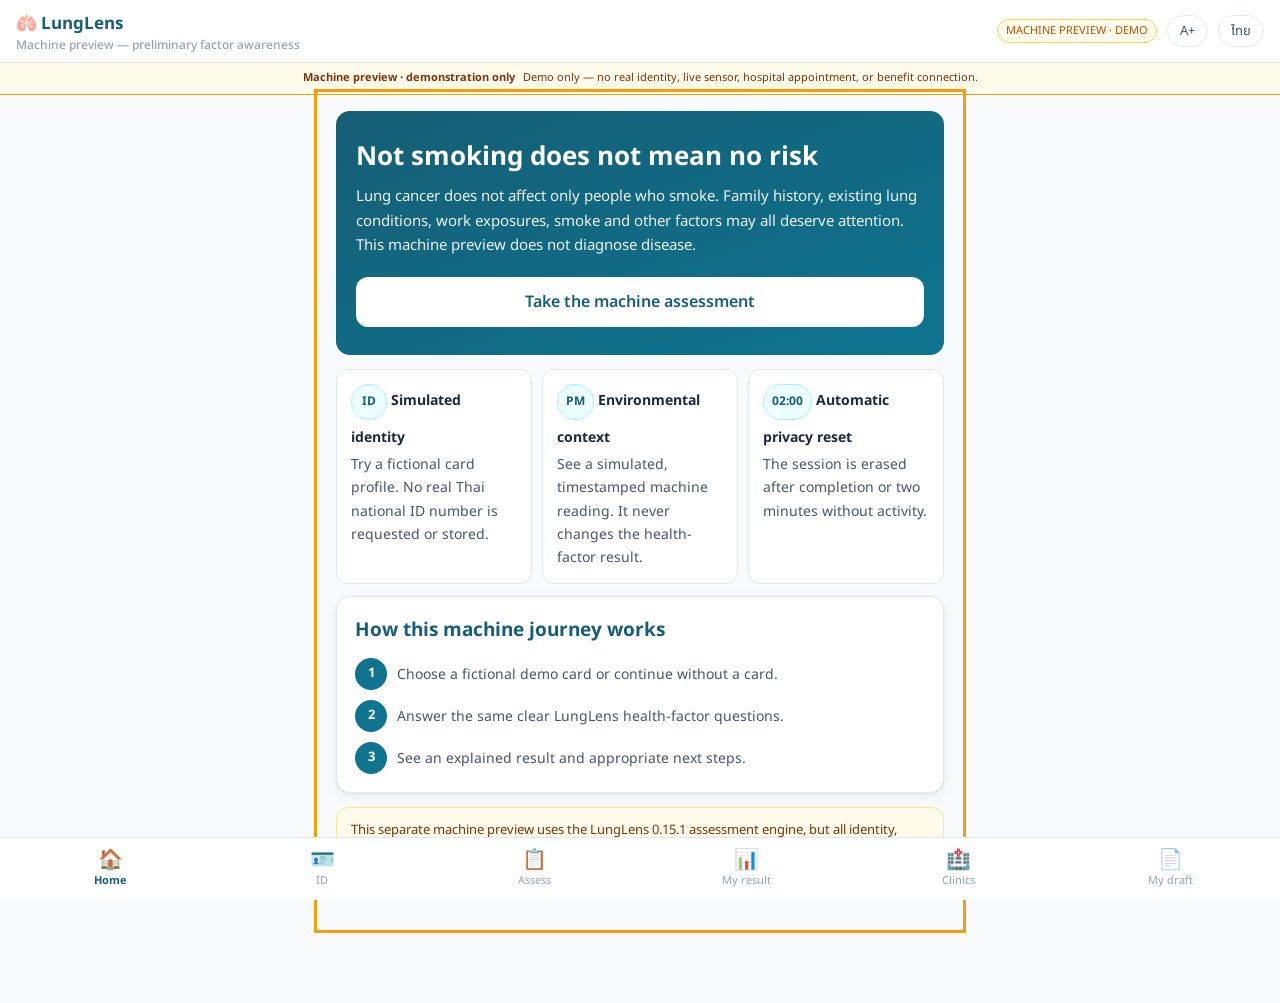
==== commit dfae080f: "Align machine preview with LungLens interface" ====
--- a/machinever/index.html
+++ b/machinever/index.html
@@ -10,7 +10,7 @@
   <link rel="preconnect" href="https://fonts.googleapis.com">
   <link href="https://fonts.googleapis.com/css2?family=Noto+Sans+Thai:wght@400;500;600;700&display=swap" rel="stylesheet">
   <link rel="stylesheet" href="../css/styles.css?v=0.15.1">
-  <link rel="stylesheet" href="styles.css?v=0.1.0">
+  <link rel="stylesheet" href="styles.css?v=0.1.1">
 </head>
 <body>
   <a class="skip-link" href="#machine-main">Skip to main content</a>
@@ -18,17 +18,19 @@
   <header class="app">
     <a class="logo machine-logo" href="#welcome" aria-label="LungLens Machine Preview home">
       🫁 LungLens
-      <small id="brand-subtitle">LungLens — Machine preliminary assessment</small>
+      <small id="brand-subtitle">Machine preview — preliminary factor awareness</small>
     </a>
     <div class="spacer"></div>
-    <span id="machine-demo-badge" class="demo-badge">MACHINE PREVIEW · DEMO DATA</span>
+    <span id="machine-demo-badge" class="demo-badge">MACHINE PREVIEW · DEMO</span>
     <button id="text-toggle" class="lang-btn" type="button" aria-pressed="false" aria-label="Change text size">A+</button>
     <button id="language-toggle" class="lang-btn" type="button" aria-label="เปลี่ยนเป็นภาษาไทย">ไทย</button>
   </header>
 
   <div id="prototype-strip" class="connection-status machine-status" role="status">
-    <strong>Public demonstration</strong>
-    <span>No real ID card, live sensor, hospital booking, or government benefit is connected.</span>
+    <div>
+      <strong>Public demonstration</strong>
+      <span>No real ID card, live sensor, hospital booking, or government benefit is connected.</span>
+    </div>
   </div>
 
   <main id="machine-main" tabindex="-1"></main>
@@ -58,7 +60,7 @@
   <script defer src="../js/engine.js?v=0.15.1"></script>
   <script defer src="../js/validation.js?v=0.15.1"></script>
   <script defer src="../js/i18n.js?v=0.15.1"></script>
-  <script defer src="model.js?v=0.1.0"></script>
-  <script defer src="app.js?v=0.1.0"></script>
+  <script defer src="model.js?v=0.1.1"></script>
+  <script defer src="app.js?v=0.1.1"></script>
 </body>
 </html>
--- a/machinever/styles.css
+++ b/machinever/styles.css
@@ -9,16 +9,22 @@
 
 .machine-status {
   justify-content: center;
-  gap: 7px;
   max-width: none;
-  padding-block: 7px;
+  padding-block: 6px;
   text-align: center;
+}
+
+.machine-status > div {
+  align-items: center;
+  flex-direction: row;
+  gap: 8px;
+  justify-content: center;
 }
 
 .machine-status strong,
 .machine-status span {
   display: inline;
-  font-size: 12px;
+  font-size: 11px;
 }
 
 #machine-main {
@@ -159,15 +165,107 @@
   padding: 14px;
 }
 
-.feature-card h2 {
-  font-size: 15px;
-}
-
-.feature-card .icon,
-.choice-card .icon {
+.feature-card .muted {
+  margin-top: 4px;
+}
+
+.machine-feature-icon {
+  align-items: center;
+  background: var(--brand-soft);
+  border: 1px solid #a5f3fc;
+  border-radius: 999px;
+  color: var(--brand-deep);
+  display: inline-flex !important;
+  font-size: 12px !important;
+  font-weight: 700;
+  justify-content: center;
+  min-height: 36px;
+  min-width: 36px;
+  padding: 5px 8px;
+}
+
+.machine-journey ol {
+  display: grid;
+  gap: 10px;
+  list-style: none;
+  margin-top: 12px;
+}
+
+.machine-journey li {
+  align-items: center;
+  display: grid;
+  gap: 10px;
+  grid-template-columns: 32px 1fr;
+}
+
+.machine-journey li > span {
+  align-items: center;
+  background: var(--brand);
+  border-radius: 50%;
+  color: #fff;
+  display: inline-flex;
+  font-size: 13px;
+  font-weight: 700;
+  height: 32px;
+  justify-content: center;
+  width: 32px;
+}
+
+.machine-journey p {
+  color: var(--ink-2);
+  font-size: 14px;
+}
+
+.machine-disclaimer {
+  margin-bottom: 14px;
+  margin-top: 14px;
+}
+
+.machine-choice-list {
+  margin-top: 14px;
+}
+
+.machine-choice {
+  color: var(--ink);
+  font: inherit;
+}
+
+.opt:has(input:checked) {
+  background: var(--brand-soft);
+  border-color: var(--brand);
+  font-weight: 600;
+}
+
+.machine-choice > span:last-child {
   display: block;
-  font-size: 22px;
-  margin-bottom: 6px;
+  min-width: 0;
+}
+
+.machine-choice b,
+.machine-choice small {
+  display: block;
+}
+
+.machine-choice small {
+  color: var(--ink-2);
+  font-size: 13px;
+  font-weight: 400;
+  line-height: 1.5;
+  margin-top: 2px;
+}
+
+.machine-choice-icon {
+  align-items: center;
+  background: var(--brand-soft);
+  border: 1px solid #a5f3fc;
+  border-radius: 8px;
+  color: var(--brand-deep);
+  display: inline-flex;
+  flex: 0 0 38px;
+  font-size: 12px;
+  font-weight: 700;
+  height: 38px;
+  justify-content: center;
 }
 
 .choice-card {
@@ -218,6 +316,17 @@
   border-color: #fecaca;
   border-left-color: var(--urgent);
   color: #7f1d1d;
+}
+
+.machine-privacy-note,
+.machine-screening-note {
+  margin-top: 14px;
+}
+
+.machine-emergency-note {
+  background: #fff;
+  color: #7f1d1d;
+  margin-top: 14px;
 }
 
 .step-header {
@@ -480,8 +589,11 @@
 }
 
 .factor-list {
-  list-style: none;
   margin: 10px 0;
+}
+
+.machine-factor {
+  cursor: default;
 }
 
 .factor-item {
@@ -644,8 +756,19 @@
   .machine-status {
     align-items: center;
     display: flex;
-    flex-direction: column;
-    gap: 0;
+    padding-block: 5px;
+  }
+
+  .machine-status > div {
+    display: block;
+  }
+
+  .machine-status strong {
+    display: block;
+  }
+
+  .machine-status span {
+    display: none;
   }
 
   .feature-grid {
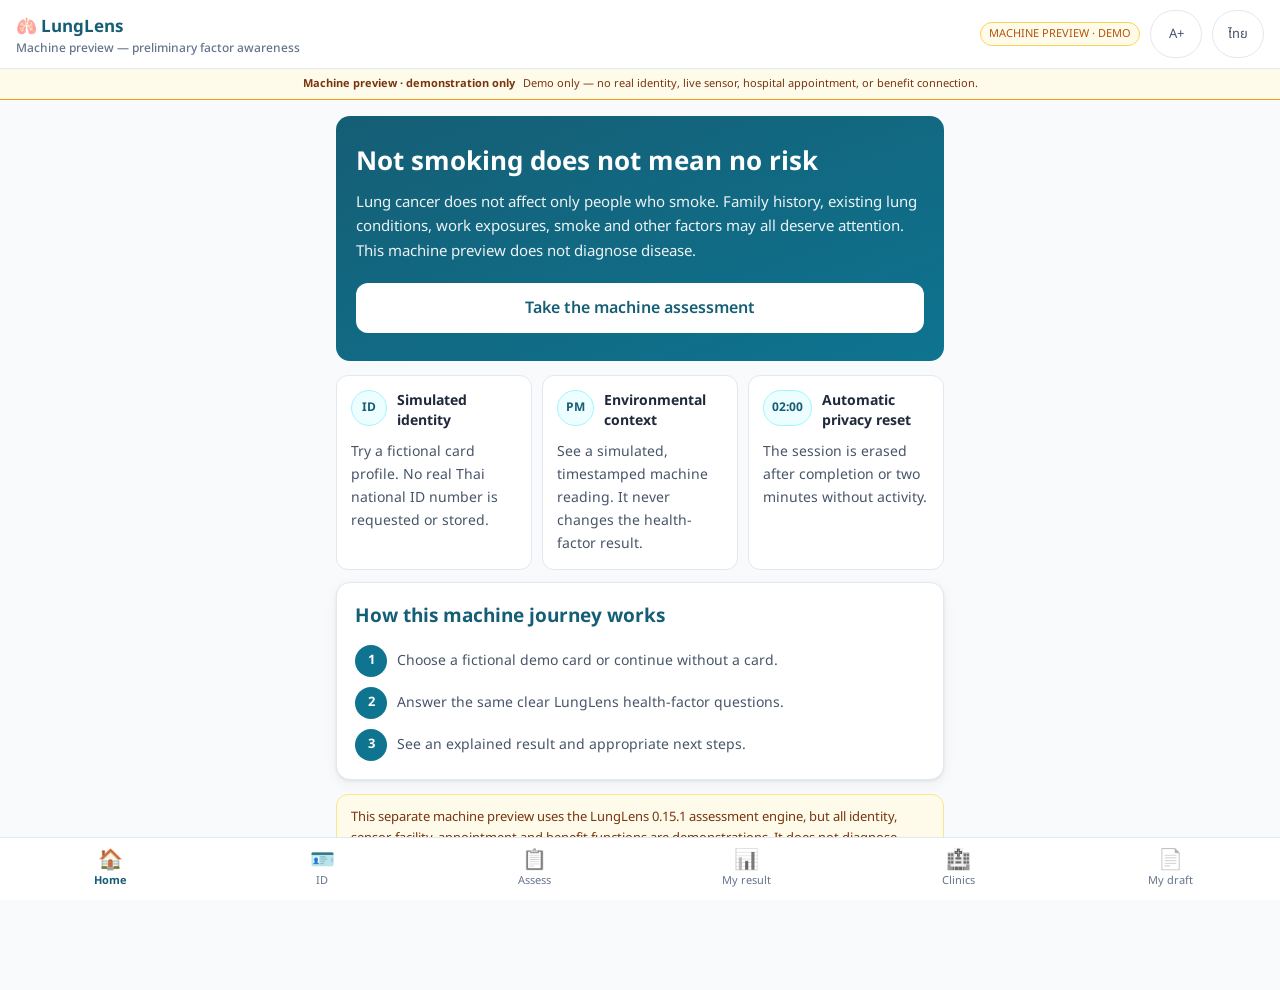
==== commit 41168024: "Polish machine preview interface" ====
--- a/machinever/index.html
+++ b/machinever/index.html
@@ -10,7 +10,7 @@
   <link rel="preconnect" href="https://fonts.googleapis.com">
   <link href="https://fonts.googleapis.com/css2?family=Noto+Sans+Thai:wght@400;500;600;700&display=swap" rel="stylesheet">
   <link rel="stylesheet" href="../css/styles.css?v=0.15.1">
-  <link rel="stylesheet" href="styles.css?v=0.1.1">
+  <link rel="stylesheet" href="styles.css?v=0.1.2">
 </head>
 <body>
   <a class="skip-link" href="#machine-main">Skip to main content</a>
@@ -51,8 +51,8 @@
       <div class="timer-ring" aria-hidden="true"><span id="timeout-seconds">30</span></div>
       <h2 id="timeout-title">Still using this machine?</h2>
       <p id="timeout-description">For privacy, this session will be erased from this shared machine unless you continue.</p>
-      <button id="continue-session" class="button primary wide" type="button">Continue session</button>
-      <button id="end-session-now" class="button quiet wide" type="button">Erase now</button>
+      <button id="continue-session" class="btn btn-primary" type="button">Continue session</button>
+      <button id="end-session-now" class="btn btn-ghost" type="button">Erase now</button>
     </section>
   </div>
 
@@ -60,7 +60,7 @@
   <script defer src="../js/engine.js?v=0.15.1"></script>
   <script defer src="../js/validation.js?v=0.15.1"></script>
   <script defer src="../js/i18n.js?v=0.15.1"></script>
-  <script defer src="model.js?v=0.1.1"></script>
-  <script defer src="app.js?v=0.1.1"></script>
+  <script defer src="model.js?v=0.1.2"></script>
+  <script defer src="app.js?v=0.1.2"></script>
 </body>
 </html>
--- a/machinever/styles.css
+++ b/machinever/styles.css
@@ -2,9 +2,53 @@
    The shared LungLens interface, typography, spacing, cards, controls and
    navigation come from ../css/styles.css (prototype 0.15.1). */
 
+:root {
+  /* Accessible slate for secondary labels: 4.76:1 against white. */
+  --ink-3: #64748b;
+}
+
 .machine-logo {
   color: var(--brand-deep);
   text-decoration: none;
+}
+
+header.app #text-toggle,
+header.app #language-toggle {
+  min-height: 48px;
+  min-width: 52px;
+  padding-inline: 14px;
+}
+
+@media (max-width: 420px) {
+  header.app .machine-logo {
+    grid-column: 1;
+    grid-row: 1 / span 2;
+  }
+
+  header.app #machine-demo-badge {
+    grid-column: 2 / 4;
+    grid-row: 2;
+    justify-self: end;
+  }
+
+  header.app #text-toggle {
+    grid-column: 2;
+    grid-row: 1;
+  }
+
+  header.app #language-toggle {
+    grid-column: 3;
+    grid-row: 1;
+  }
+}
+
+nav.bottom a[aria-disabled="true"] {
+  color: var(--ink-3);
+  cursor: not-allowed;
+}
+
+nav.bottom a[aria-disabled="true"] .ic {
+  filter: grayscale(1);
 }
 
 .machine-status {
@@ -31,21 +75,16 @@
   min-height: calc(100vh - 150px);
 }
 
+#machine-main:focus {
+  outline: none;
+}
+
 .route-shell {
   animation: machine-route-in .18s ease-out;
 }
 
 @keyframes machine-route-in {
   from { opacity: .3; transform: translateY(4px); }
-}
-
-.eyebrow {
-  color: var(--brand-deep);
-  font-size: 12px;
-  font-weight: 700;
-  letter-spacing: .04em;
-  margin-bottom: 7px;
-  text-transform: uppercase;
 }
 
 .route-shell > h1 {
@@ -75,7 +114,6 @@
   padding: 28px 20px;
 }
 
-.hero .eyebrow,
 .hero .lede {
   color: #fff;
 }
@@ -92,65 +130,29 @@
   margin-top: 16px;
 }
 
-.hero-actions .button,
-.button-row .button {
+.hero-actions .btn,
+.button-row .btn {
   flex: 1 1 180px;
 }
 
-.button {
-  align-items: center;
-  border: 1px solid transparent;
-  border-radius: 12px;
-  cursor: pointer;
-  display: inline-flex;
-  font-family: var(--font);
-  font-size: 16px;
-  font-weight: 600;
-  gap: 8px;
-  justify-content: center;
-  min-height: 48px;
-  padding: 12px 18px;
-  text-align: center;
-  text-decoration: none;
-  transition: filter .15s;
-  width: 100%;
-}
-
-.button:active { filter: brightness(.95); }
-.button.primary { background: var(--brand); color: #fff; }
-.button.secondary { background: var(--brand-soft); border-color: #a5f3fc; color: var(--brand-deep); }
-.button.quiet { background: transparent; border-color: var(--line); color: var(--ink-2); }
-.button.danger { background: var(--urgent); color: #fff; }
-.button.emergency-call { background: #fff; color: #7f1d1d; }
-.button.wide { width: 100%; }
-.button[disabled] { cursor: not-allowed; opacity: .5; }
-
-.hero .button.primary {
-  background: #fff;
-  color: var(--brand-deep);
-}
-
-.hero .button.secondary {
-  background: transparent;
-  border-color: rgba(255,255,255,.55);
-  color: #fff;
-}
-
-.feature-grid,
-.choice-grid,
 .identity-grid,
-.facility-grid,
-.summary-grid {
+.facility-grid {
   display: grid;
   gap: 10px;
   margin-bottom: 14px;
 }
 
-.feature-grid {
-  grid-template-columns: repeat(3, minmax(0, 1fr));
-}
-
-.choice-grid,
+.machine-benefits {
+  /* Override the shared 480px breakpoint: long bilingual kiosk copy needs room. */
+  grid-template-columns: 1fr;
+}
+
+@media (min-width: 700px) {
+  .machine-benefits {
+    grid-template-columns: repeat(3, minmax(0, 1fr));
+  }
+}
+
 .identity-grid {
   grid-template-columns: repeat(2, minmax(0, 1fr));
 }
@@ -160,13 +162,24 @@
 }
 
 .feature-card {
+  align-content: start;
+  display: grid;
   font-size: 14px;
+  gap: 8px 10px;
+  grid-template-columns: auto minmax(0, 1fr);
   margin-bottom: 0;
   padding: 14px;
 }
 
+.feature-card > b {
+  align-self: center;
+  line-height: 1.4;
+  min-width: 0;
+}
+
 .feature-card .muted {
-  margin-top: 4px;
+  grid-column: 1 / -1;
+  margin: 0;
 }
 
 .machine-feature-icon {
@@ -329,97 +342,6 @@
   margin-top: 14px;
 }
 
-.step-header {
-  margin-bottom: 14px;
-}
-
-.step-header > div:first-child {
-  display: flex;
-  justify-content: space-between;
-}
-
-.step-header > strong {
-  color: var(--ink-3);
-  float: right;
-  font-size: 12px;
-  margin-top: -29px;
-}
-
-.progress-label {
-  color: var(--ink-2);
-  font-size: 13px;
-}
-
-.progress-track {
-  background: var(--line);
-  border-radius: 999px;
-  height: 8px;
-  margin-top: 6px;
-  overflow: hidden;
-}
-
-.progress-fill {
-  background: var(--brand);
-  border-radius: inherit;
-  height: 100%;
-  transition: width .25s;
-}
-
-.question-card {
-  margin-bottom: 14px;
-}
-
-.question-card h1 {
-  color: var(--ink);
-  font-size: 19px;
-  line-height: 1.5;
-  margin-bottom: 6px;
-}
-
-.question-note {
-  background: var(--bg);
-  border-radius: 10px;
-  color: var(--ink-2);
-  font-size: 13px;
-  margin-bottom: 10px;
-  padding: 8px 12px;
-}
-
-.options {
-  display: flex;
-  flex-direction: column;
-  gap: 8px;
-  margin-top: 10px;
-}
-
-.option {
-  align-items: center;
-  background: var(--card);
-  border: 1.5px solid var(--line);
-  border-radius: 12px;
-  cursor: pointer;
-  display: flex;
-  font-size: 15px;
-  gap: 10px;
-  min-height: 48px;
-  padding: 12px 14px;
-  text-align: left;
-  width: 100%;
-}
-
-.option:has(input:checked) {
-  background: var(--brand-soft);
-  border-color: var(--brand);
-  font-weight: 600;
-}
-
-.option input {
-  accent-color: var(--brand);
-  flex: none;
-  height: 18px;
-  width: 18px;
-}
-
 .field-grid {
   display: grid;
   gap: 12px;
@@ -546,26 +468,6 @@
   font-size: 18px;
 }
 
-.result-card {
-  background: var(--card);
-  border: 1px solid;
-  border-radius: var(--radius);
-  box-shadow: var(--shadow);
-  margin-bottom: 14px;
-  overflow: hidden;
-}
-
-.result-head,
-.result-body {
-  padding: 18px;
-}
-
-.result-head h1 {
-  font-size: 21px;
-  line-height: 1.45;
-  margin: 8px 0 4px;
-}
-
 .result-label {
   background: rgba(255,255,255,.72);
   border: 1px solid currentColor;
@@ -574,18 +476,6 @@
   font-size: 11px;
   font-weight: 700;
   padding: 2px 9px;
-}
-
-.result-green { border-color: #bbf7d0; }
-.result-green .result-head { background: var(--ok-soft); color: #14532d; }
-.result-yellow { border-color: #fde68a; }
-.result-yellow .result-head { background: var(--warn-soft); color: #78350f; }
-.result-red { border-color: #fecaca; }
-.result-red .result-head { background: var(--urgent-soft); color: #7f1d1d; }
-
-.result-head .lede {
-  color: inherit;
-  margin: 0;
 }
 
 .factor-list {
@@ -709,6 +599,10 @@
   padding: 20px;
   text-align: center;
   width: 100%;
+}
+
+.timeout-dialog .btn + .btn {
+  margin-top: 8px;
 }
 
 .timer-ring {
@@ -737,19 +631,36 @@
   width: 1px !important;
 }
 
-body.big .button {
-  font-size: 19px;
-  min-height: 58px;
-}
-
-body.big .option {
-  font-size: 18px;
-  min-height: 58px;
-  padding: 15px 16px;
-}
-
-body.big .question-card h1 {
-  font-size: 23px;
+body.big .section-tag,
+body.big .result-label,
+body.big .machine-status strong,
+body.big .machine-status span {
+  font-size: 15px;
+}
+
+body.big .feature-card,
+body.big .machine-choice small,
+body.big .machine-journey p,
+body.big .notice,
+body.big .consent-item,
+body.big .facility-meta,
+body.big .factor-item span,
+body.big .review-row,
+body.big .small,
+body.big .micro,
+body.big .field-help {
+  font-size: 16px;
+}
+
+body.big .machine-feature-icon,
+body.big .machine-choice-icon {
+  font-size: 15px !important;
+}
+
+body.big header.app #text-toggle,
+body.big header.app #language-toggle {
+  font-size: 16px;
+  min-height: 52px;
 }
 
 @media (max-width: 520px) {
@@ -771,11 +682,6 @@
     display: none;
   }
 
-  .feature-grid {
-    grid-template-columns: 1fr;
-  }
-
-  .choice-grid,
   .identity-grid,
   .field-grid {
     grid-template-columns: 1fr;
@@ -785,8 +691,8 @@
     grid-template-columns: repeat(2, minmax(0, 1fr));
   }
 
-  .button-row .button,
-  .hero-actions .button {
+  .button-row .btn,
+  .hero-actions .btn {
     flex-basis: 100%;
   }
 
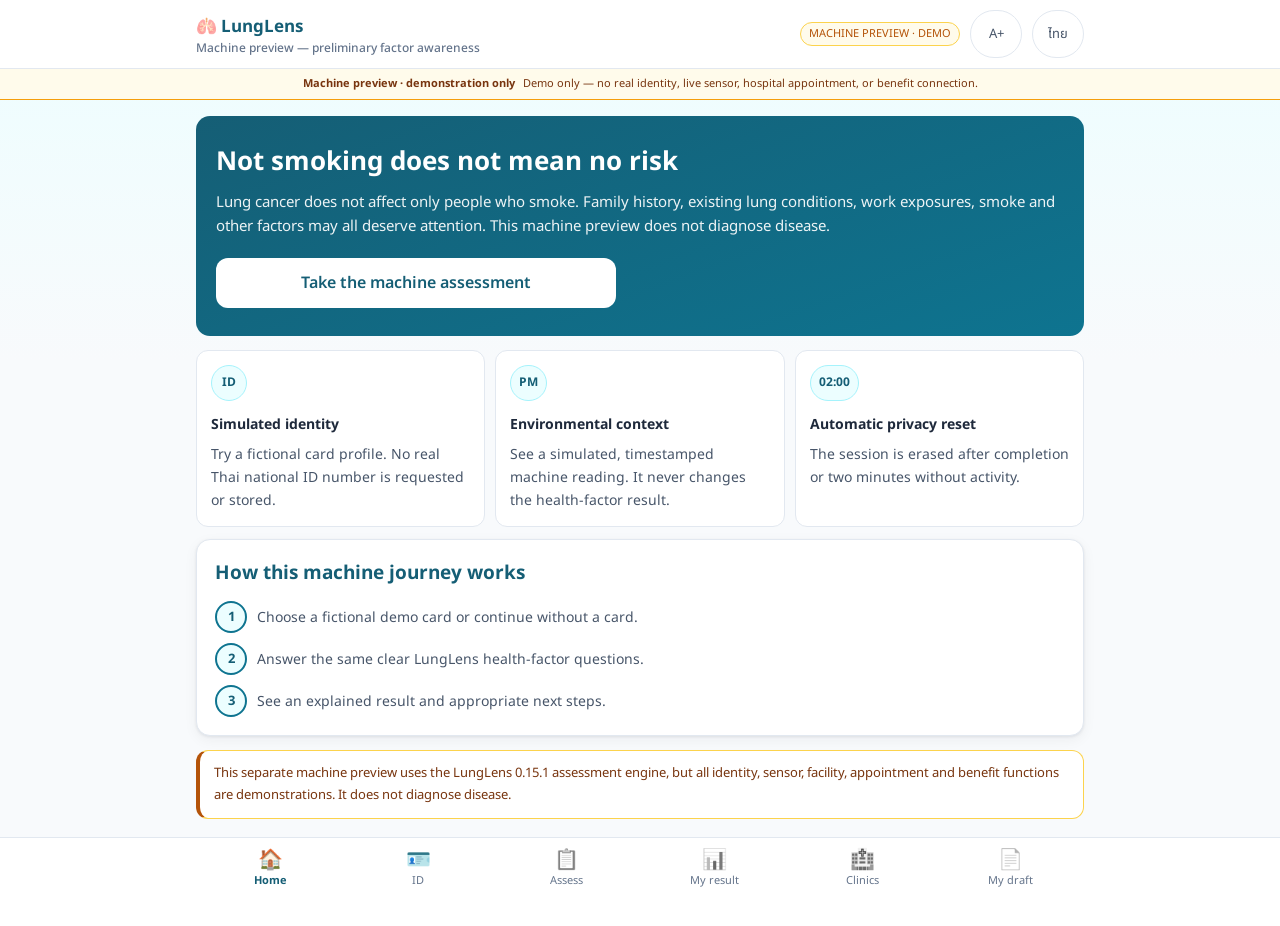
==== commit a9ae976d: "Frame machine preview for wide screens" ====
--- a/machinever/index.html
+++ b/machinever/index.html
@@ -10,7 +10,7 @@
   <link rel="preconnect" href="https://fonts.googleapis.com">
   <link href="https://fonts.googleapis.com/css2?family=Noto+Sans+Thai:wght@400;500;600;700&display=swap" rel="stylesheet">
   <link rel="stylesheet" href="../css/styles.css?v=0.15.1">
-  <link rel="stylesheet" href="styles.css?v=0.1.2">
+  <link rel="stylesheet" href="styles.css?v=0.1.3">
 </head>
 <body>
   <a class="skip-link" href="#machine-main">Skip to main content</a>
@@ -60,7 +60,7 @@
   <script defer src="../js/engine.js?v=0.15.1"></script>
   <script defer src="../js/validation.js?v=0.15.1"></script>
   <script defer src="../js/i18n.js?v=0.15.1"></script>
-  <script defer src="model.js?v=0.1.2"></script>
-  <script defer src="app.js?v=0.1.2"></script>
+  <script defer src="model.js?v=0.1.3"></script>
+  <script defer src="app.js?v=0.1.3"></script>
 </body>
 </html>
--- a/machinever/styles.css
+++ b/machinever/styles.css
@@ -5,6 +5,25 @@
 :root {
   /* Accessible slate for secondary labels: 4.76:1 against white. */
   --ink-3: #64748b;
+  --machine-gutter: 16px;
+  --machine-shell: 640px;
+  --machine-frame-inset: max(
+    var(--machine-gutter),
+    calc((100% - var(--machine-shell)) / 2 + var(--machine-gutter))
+  );
+}
+
+@media (min-width: 700px) {
+  :root { --machine-shell: 700px; }
+  body { background: linear-gradient(180deg, #ecfeff 0, var(--bg) 360px) fixed; }
+}
+
+@media (min-width: 960px) {
+  :root { --machine-shell: 840px; }
+}
+
+@media (min-width: 1200px) {
+  :root { --machine-shell: 920px; }
 }
 
 .machine-logo {
@@ -19,6 +38,13 @@
   padding-inline: 14px;
 }
 
+/* Keep full-bleed chrome, but align its contents to the machine page shell. */
+header.app,
+nav.bottom,
+.machine-status {
+  padding-inline: var(--machine-frame-inset);
+}
+
 @media (max-width: 420px) {
   header.app .machine-logo {
     grid-column: 1;
@@ -72,6 +98,7 @@
 }
 
 #machine-main {
+  max-width: var(--machine-shell);
   min-height: calc(100vh - 150px);
 }
 
@@ -135,6 +162,13 @@
   flex: 1 1 180px;
 }
 
+.hero-actions .btn {
+  flex: 0 1 400px;
+  max-width: 400px;
+  min-width: min(240px, 100%);
+  width: auto;
+}
+
 .identity-grid,
 .facility-grid {
   display: grid;
@@ -163,22 +197,22 @@
 
 .feature-card {
   align-content: start;
-  display: grid;
+  align-items: flex-start;
+  display: flex;
+  flex-direction: column;
   font-size: 14px;
-  gap: 8px 10px;
-  grid-template-columns: auto minmax(0, 1fr);
+  gap: 8px;
   margin-bottom: 0;
   padding: 14px;
 }
 
 .feature-card > b {
-  align-self: center;
   line-height: 1.4;
   min-width: 0;
+  text-wrap: balance;
 }
 
 .feature-card .muted {
-  grid-column: 1 / -1;
   margin: 0;
 }
 
@@ -213,9 +247,10 @@
 
 .machine-journey li > span {
   align-items: center;
-  background: var(--brand);
+  background: var(--brand-soft);
+  border: 2px solid var(--brand);
   border-radius: 50%;
-  color: #fff;
+  color: var(--brand-deep);
   display: inline-flex;
   font-size: 13px;
   font-weight: 700;
@@ -230,6 +265,9 @@
 }
 
 .machine-disclaimer {
+  background: var(--card);
+  border-color: #fcd34d;
+  border-left: 4px solid var(--warn);
   margin-bottom: 14px;
   margin-top: 14px;
 }
@@ -694,6 +732,8 @@
   .button-row .btn,
   .hero-actions .btn {
     flex-basis: 100%;
+    max-width: none;
+    width: 100%;
   }
 
   .review-row {
